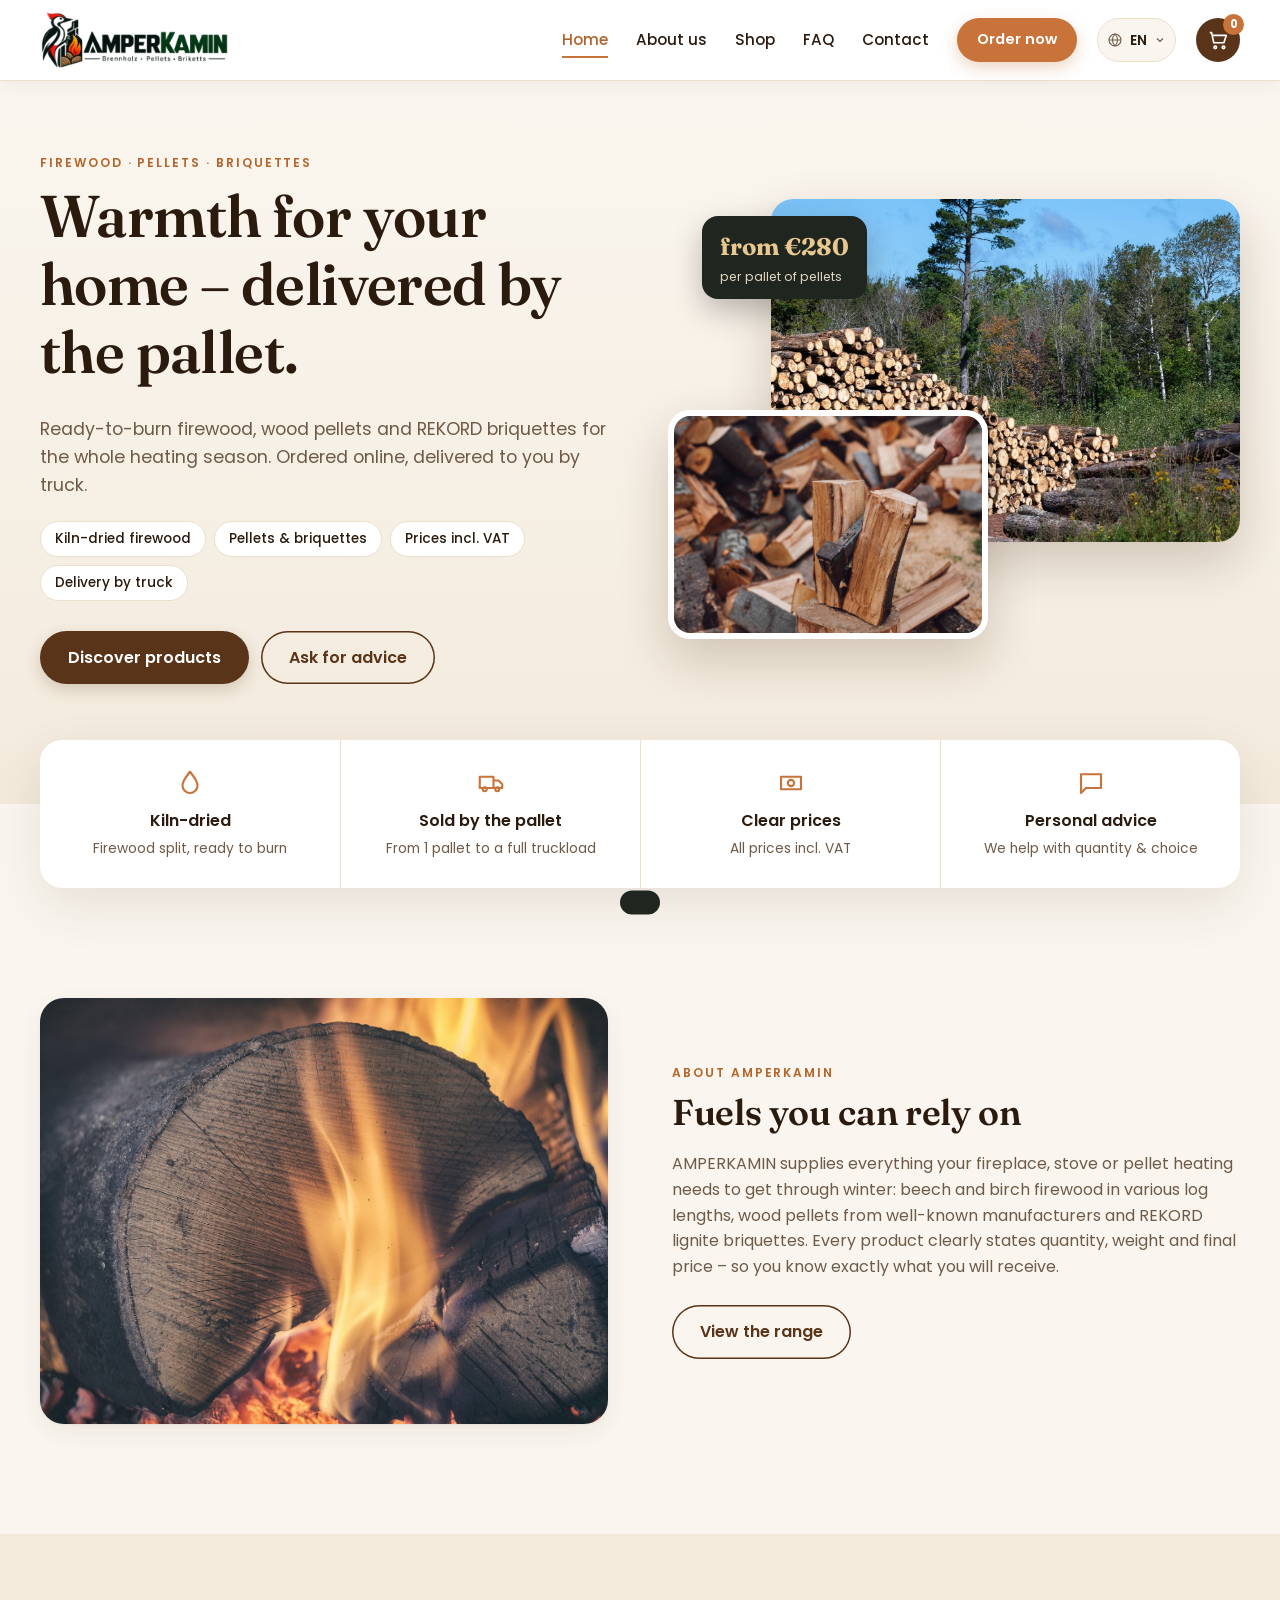
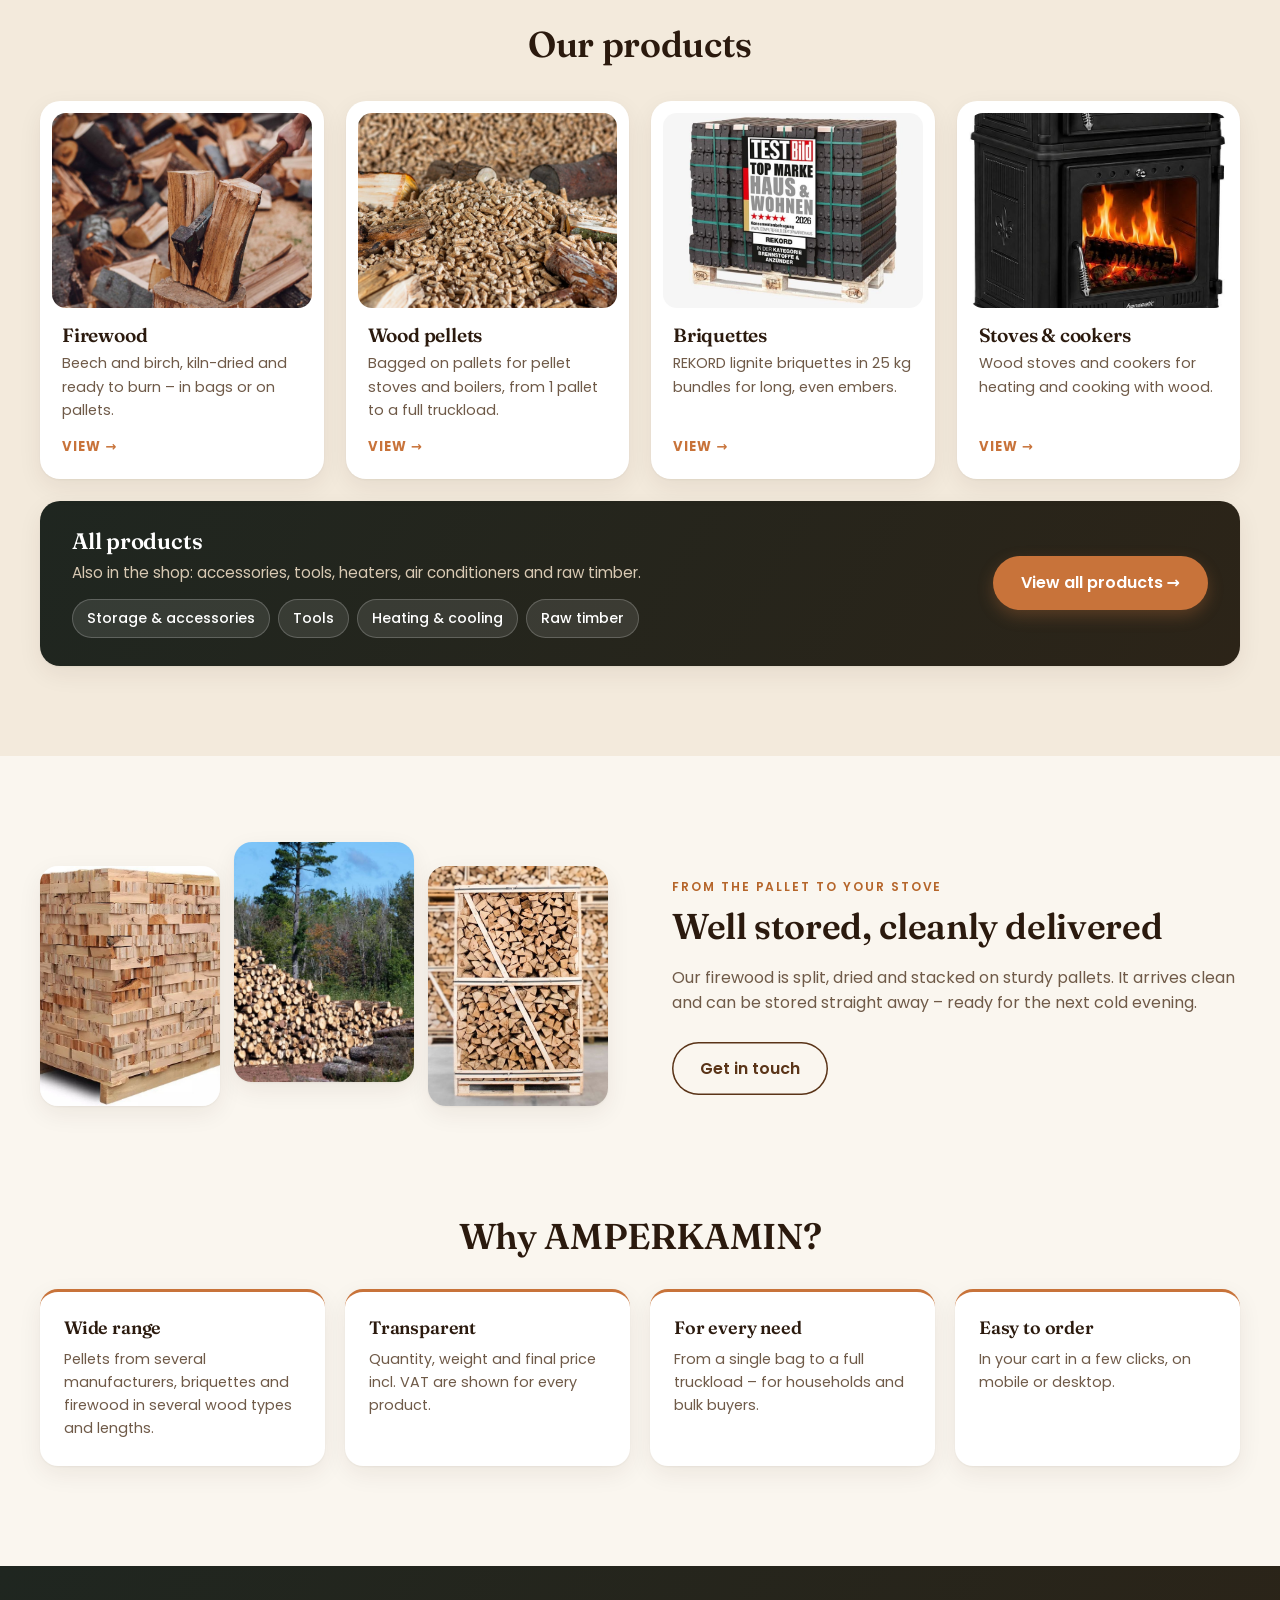
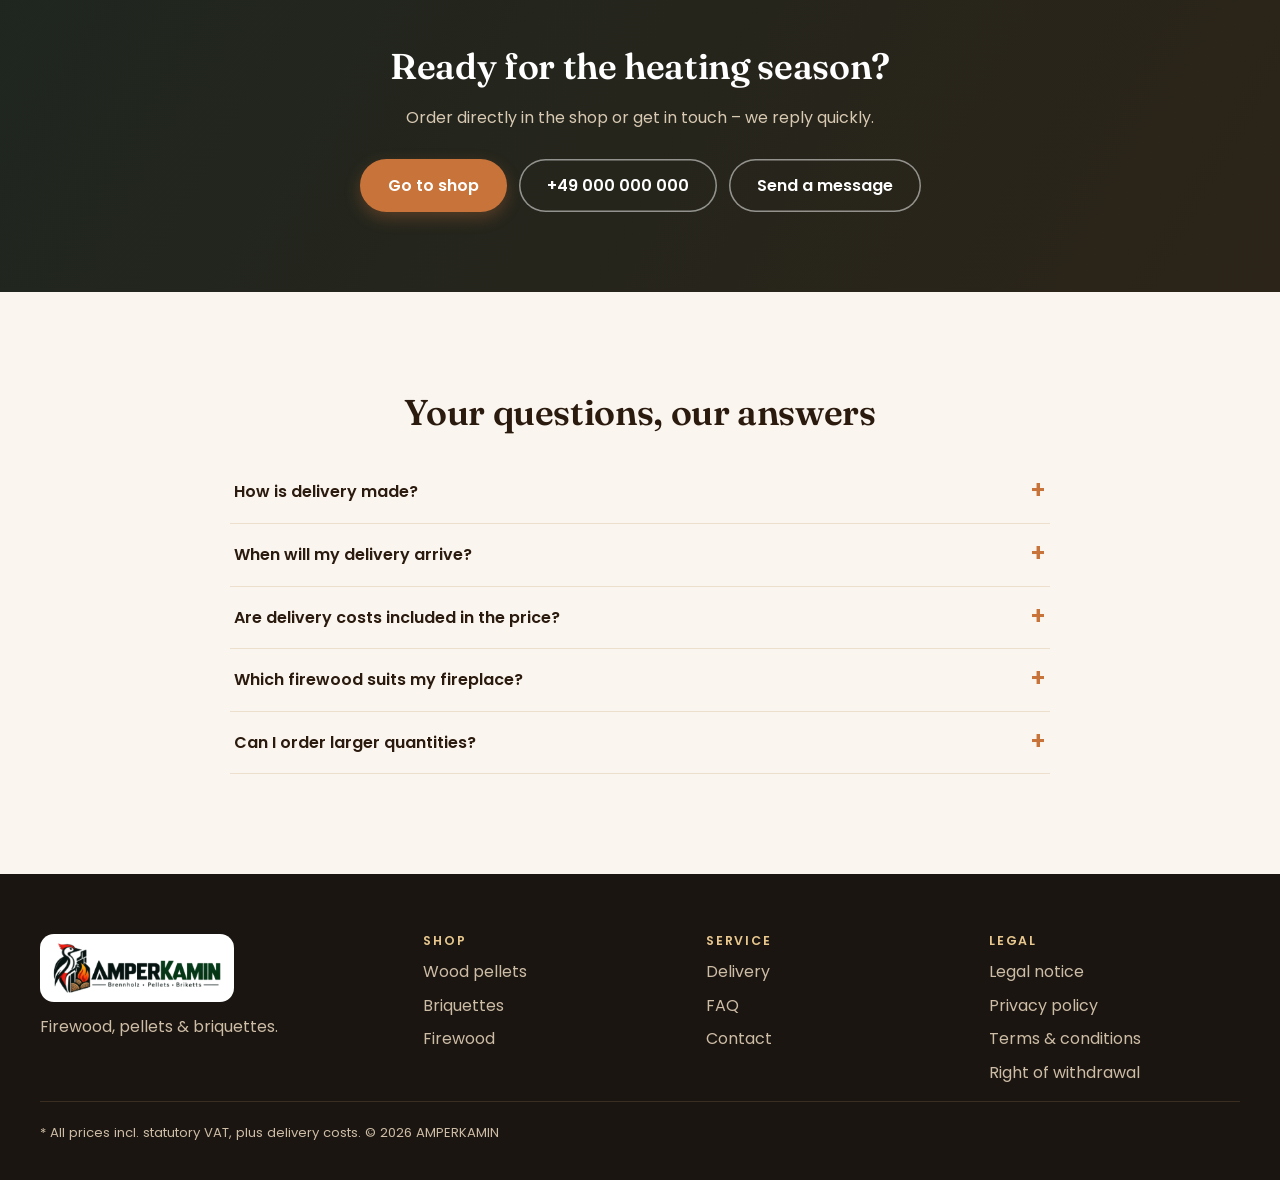
==== index.html @ e7efd638 "Initial commit" ====
<!doctype html>
<html lang="de">
<head>
<meta charset="utf-8">
<meta name="viewport" content="width=device-width, initial-scale=1">
<title>AMPERKAMIN – Brennholz, Pellets & Briketts</title>
<meta name="description" content="Holzpellets, REKORD-Briketts und kammergetrocknetes Brennholz palettenweise bestellen – Preise inkl. MwSt., Lieferung per LKW.">
<meta name="theme-color" content="#1f2620">
<link rel="icon" type="image/png" href="assets/img/favicon.png">
<link rel="preconnect" href="https://fonts.googleapis.com">
<link rel="preconnect" href="https://fonts.gstatic.com" crossorigin>
<link href="https://fonts.googleapis.com/css2?family=Fraunces:opsz,wght@9..144,500;9..144,600&family=Poppins:wght@400;500;600;700&display=swap" rel="stylesheet">
<link rel="stylesheet" href="assets/style.css">
</head>
<body>
<a class="skip" href="#main">Zum Inhalt springen</a>

<header class="header">
  <div class="wrap header__in">
    <a href="index.html" class="logo" aria-label="AMPERKAMIN Startseite"><img src="assets/img/logo-amperkamin.png" alt="AMPERKAMIN – Brennholz · Pellets · Briketts" width="248" height="76"></a>
    <nav class="nav" id="nav" aria-label="Hauptnavigation">
      <a href="index.html" aria-current="page">Startseite</a>
      <a href="ueber-uns.html">Über uns</a>
      <a href="shop.html">Shop</a>
      <a href="#faq">Fragen</a>
      <a href="kontakt.html">Kontakt</a>
    </nav>
    <a href="shop.html" class="btn btn--orange btn--sm header__cta">Bestellen</a>
    <button class="cartbtn" id="openCart" aria-label="Warenkorb öffnen">
      <svg viewBox="0 0 24 24" aria-hidden="true"><path d="M3 4h2l2.4 11h11L21 7H6.2"/><circle cx="9" cy="20" r="1.4"/><circle cx="18" cy="20" r="1.4"/></svg>
      <span class="badge" id="cartCount" aria-live="polite">0</span>
    </button>
    <button class="menubtn" id="menuBtn" aria-label="Menü öffnen" aria-expanded="false" aria-controls="nav"><span></span></button>
  </div>
</header>

<main id="main">
  <!-- Hero -->
  <section class="hero">
    <div class="wrap hero__in">
      <div class="hero__text">
        <p class="eyebrow">Brennholz · Pellets · Briketts</p>
        <h1>Wärme für Ihr Zuhause – direkt auf Palette.</h1>
        <p class="lead">Ofenfertiges Brennholz, Holzpellets und REKORD-Briketts für die ganze Heizsaison. Online bestellt, per LKW zu Ihnen geliefert.</p>
        <ul class="pills">
          <li>Kammergetrocknetes Brennholz</li>
          <li>Pellets &amp; Briketts</li>
          <li>Preise inkl. MwSt.</li>
          <li>Lieferung per LKW</li>
        </ul>
        <div class="hero__cta">
          <a href="shop.html" class="btn">Produkte entdecken</a>
          <a href="kontakt.html" class="btn btn--ghost">Beratung anfragen</a>
        </div>
      </div>
      <div class="hero__collage">
        <img class="hero__img1" src="assets/img/design/holzlager.jpg" alt="Gestapeltes Stammholz am Waldrand" width="1600" height="1067" fetchpriority="high">
        <img class="hero__img2" src="assets/img/design/holzspalten.jpg" alt="Brennholz wird mit der Axt gespalten" width="1600" height="1067">
        <div class="hero__badge"><strong>ab 280 €</strong><span>pro Palette Pellets</span></div>
      </div>
    </div>
  </section>

  <!-- Key facts -->
  <section class="wrap facts" aria-label="Unsere Vorteile">
    <div class="fact">
      <svg viewBox="0 0 24 24" aria-hidden="true"><path d="M12 3c3 4 6 7 6 11a6 6 0 0 1-12 0c0-4 3-7 6-11z"/></svg>
      <strong>Kammergetrocknet</strong><span>Brennholz ofenfertig gespalten</span>
    </div>
    <div class="fact">
      <svg viewBox="0 0 24 24" aria-hidden="true"><path d="M3 7h11v9H3zM14 10h4l3 3v3h-7"/><circle cx="7" cy="17" r="1.6"/><circle cx="17" cy="17" r="1.6"/></svg>
      <strong>Palettenware</strong><span>Von 1 Palette bis zur LKW-Ladung</span>
    </div>
    <div class="fact">
      <svg viewBox="0 0 24 24" aria-hidden="true"><path d="M4 7h16v10H4z"/><circle cx="12" cy="12" r="2.5"/></svg>
      <strong>Klare Preise</strong><span>Alle Preise inkl. MwSt.</span>
    </div>
    <div class="fact">
      <svg viewBox="0 0 24 24" aria-hidden="true"><path d="M4 5h16v11H8l-4 4z"/></svg>
      <strong>Persönliche Beratung</strong><span>Wir helfen bei Menge &amp; Wahl</span>
    </div>
  </section>

  <!-- About -->
  <section id="ueber" class="wrap split">
    <img src="assets/img/design/feuer.jpg" alt="Brennendes Holzscheit im Kamin" loading="lazy">
    <div>
      <p class="eyebrow">Über AMPERKAMIN</p>
      <h2>Brennstoffe, auf die Sie sich verlassen können</h2>
      <p>AMPERKAMIN liefert alles, was Ihren Kamin, Ofen oder Ihre Pelletheizung durch den Winter bringt: Buchen- und Birkenholz in verschiedenen Scheitlängen, Holzpellets bekannter Hersteller und REKORD-Braunkohlebriketts. Jedes Produkt ist mit Menge, Gewicht und Endpreis klar beschrieben – damit Sie genau wissen, was bei Ihnen ankommt.</p>
      <a href="shop.html" class="btn btn--ghost">Zum Sortiment</a>
    </div>
  </section>

  <!-- Categories -->
  <section id="kategorien" class="band">
    <div class="wrap">
      <h2 class="center">Unsere Produkte</h2>
      <div class="catcards">
        <a class="catcard" href="shop.html?cat=kaminholz">
          <img src="assets/img/design/holzspalten.jpg" alt="" loading="lazy">
          <h3>Kaminholz</h3><p>Buche und Birke, kammergetrocknet und ofenfertig – in Säcken oder auf Palette.</p><span class="more-link">Ansehen →</span>
        </a>
        <a class="catcard" href="shop.html?cat=holzpellets">
          <img src="assets/img/design/pellets.jpg" alt="" loading="lazy">
          <h3>Holzpellets</h3><p>Sackware auf Palette für Pelletöfen und -heizungen, von 1 Palette bis zur LKW-Ladung.</p><span class="more-link">Ansehen →</span>
        </a>
        <a class="catcard" href="shop.html?cat=briketts">
          <img src="assets/img/produkte/25kg-palette-testsiegel2026-produktbild_1920_1920x1920-1-800x800.jpg" alt="" loading="lazy">
          <h3>Briketts</h3><p>REKORD-Braunkohlebriketts im 25-kg-Gebinde für lange, gleichmäßige Glut.</p><span class="more-link">Ansehen →</span>
        </a>
        <a class="catcard" href="shop.html?cat=oefen">
          <img src="assets/img/design/kaminofen.jpg" alt="" loading="lazy">
          <h3>Öfen &amp; Herde</h3><p>Kaminöfen und Holz-Küchenherde für Wärme und Kochen mit Holz.</p><span class="more-link">Ansehen →</span>
        </a>
      </div>
      <div class="allprods">
        <div class="allprods__text">
          <h3>Alle Produkte</h3>
          <p>Außerdem im Shop: Zubehör, Werkzeug, Heizgeräte, Klimageräte und Rohholz.</p>
          <ul class="allprods__chips">
            <li><a href="shop.html?cat=zubehoer">Lagerung &amp; Zubehör</a></li>
            <li><a href="shop.html?cat=werkzeug">Werkzeug</a></li>
            <li><a href="shop.html?cat=klima">Heizen &amp; Klima</a></li>
            <li><a href="shop.html?cat=rohholz">Rohholz</a></li>
          </ul>
        </div>
        <a class="btn btn--orange" href="shop.html">Alle Produkte ansehen →</a>
      </div>
    </div>
  </section>

  <!-- Story -->
  <section class="wrap story">
    <div class="story__imgs">
      <img src="assets/img/produkte/Brennholz-Buche-Abschnitte-1-FM-1_2048x2048.jpg" alt="Buchenholz-Abschnitte" loading="lazy">
      <img src="assets/img/design/holzlager.jpg" alt="Holzstapel im Wald" loading="lazy">
      <img src="assets/img/produkte/hele-pallet-beukenhout-recht-blur-inzoom-light_2048x2048.jpg" alt="Palette mit gespaltenem Buchenholz" loading="lazy">
    </div>
    <div>
      <p class="eyebrow">Von der Palette in Ihren Ofen</p>
      <h2>Gut gelagert, sauber geliefert</h2>
      <p>Unser Brennholz wird gespalten, getrocknet und auf stabilen Paletten gestapelt. So kommt es sauber bei Ihnen an und lässt sich direkt einlagern – bereit für den nächsten kalten Abend.</p>
      <a href="kontakt.html" class="btn btn--ghost">Kontakt aufnehmen</a>
    </div>
  </section>

  <!-- Why us -->
  <section class="wrap why">
    <h2 class="center">Warum AMPERKAMIN?</h2>
    <div class="why__grid">
      <article><h3>Große Auswahl</h3><p>Pellets verschiedener Hersteller, Briketts und Brennholz in mehreren Holzarten und Längen.</p></article>
      <article><h3>Transparent</h3><p>Menge, Gewicht und Endpreis inkl. MwSt. stehen bei jedem Produkt.</p></article>
      <article><h3>Für jeden Bedarf</h3><p>Vom Einzelsack bis zur LKW-Ladung – passend für Haushalt und Großabnehmer.</p></article>
      <article><h3>Einfach bestellt</h3><p>In wenigen Klicks im Warenkorb, auf dem Handy wie am Computer.</p></article>
    </div>
  </section>

  <!-- CTA -->
  <section class="ctaband" id="kontakt">
    <div class="wrap">
      <h2>Bereit für die Heizsaison?</h2>
      <p>Bestellen Sie direkt im Shop oder sprechen Sie uns an – wir antworten schnell.</p>
      <div class="ctaband__btns">
        <a href="shop.html" class="btn btn--orange">Zum Shop</a>
        <a href="tel:+490000000000" class="btn btn--outline-light">+49 000 000 000</a>
        <a href="kontakt.html" class="btn btn--outline-light">Nachricht schreiben</a>
      </div>
    </div>
  </section>

  <!-- FAQ -->
  <section id="faq" class="wrap faq-single">
    <h2 class="center">Ihre Fragen, unsere Antworten</h2>
    <details><summary>Wie wird geliefert?</summary><p>Palettenware wird per LKW bis zur Bordsteinkante geliefert. Bitte sorgen Sie für eine befahrbare Zufahrt und einen ebenen Abladeplatz.</p></details>
    <details><summary>Wann kommt meine Lieferung?</summary><p>Nach Ihrer Bestellung melden wir uns, um einen passenden Liefertermin abzustimmen.</p></details>
    <details><summary>Sind die Lieferkosten im Preis enthalten?</summary><p>Die angezeigten Preise enthalten die gesetzliche MwSt. Die Lieferkosten werden vor Abschluss der Bestellung angezeigt.</p></details>
    <details><summary>Welches Brennholz eignet sich für meinen Kamin?</summary><p>Buche brennt lange und gleichmäßig, Birke zündet schnell und brennt mit schönem Flammenbild. Achten Sie auf die passende Scheitlänge (25, 28 oder 33 cm) für Ihren Brennraum.</p></details>
    <details><summary>Kann ich größere Mengen bestellen?</summary><p>Ja – für Großmengen und LKW-Ladungen sprechen Sie uns gerne für ein individuelles Angebot an.</p></details>
  </section>
</main>

<footer class="footer">
  <div class="wrap footer__in">
    <div>
      <a href="index.html" class="logo logo--card" aria-label="AMPERKAMIN Startseite"><img src="assets/img/logo-amperkamin.png" alt="AMPERKAMIN" width="248" height="76" loading="lazy"></a>
      <p>Brennholz, Pellets &amp; Briketts.</p>
    </div>
    <div><h3>Shop</h3><a href="shop.html?cat=holzpellets">Holzpellets</a><a href="shop.html?cat=briketts">Briketts</a><a href="shop.html?cat=kaminholz">Kaminholz</a></div>
    <div><h3>Service</h3><a href="#faq">Lieferung</a><a href="#faq">Häufige Fragen</a><a href="kontakt.html">Kontakt</a></div>
    <div><h3>Rechtliches</h3><a href="https://holzpellets.amperkamin.com/impressum/">Impressum</a><a href="#">Datenschutz</a><a href="#">AGB</a><a href="#">Widerrufsbelehrung</a></div>
  </div>
  <p class="wrap footer__legal">* Alle Preise inkl. gesetzl. MwSt., zzgl. Lieferkosten. © 2026 AMPERKAMIN</p>
</footer>

<div class="overlay" id="overlay" hidden></div>
<aside class="drawer" id="drawer" aria-label="Warenkorb" aria-hidden="true" tabindex="-1">
  <div class="drawer__head"><h2>Warenkorb</h2><button class="icon" id="closeCart" aria-label="Warenkorb schließen">✕</button></div>
  <ul class="drawer__list" id="cartList"></ul>
  <div class="drawer__foot">
    <div class="sum"><span>Zwischensumme</span><strong id="cartSum">0,00 €</strong></div>
    <p class="muted small">inkl. MwSt., zzgl. Lieferkosten</p>
    <button class="btn btn--block" id="checkout">Zur Kasse</button>
  </div>
</aside>
<div class="toast" id="toast" role="status" aria-live="polite"></div>

<script src="data/catalogue.js"></script>
<script src="data/neue-produkte.js"></script>
<script src="assets/lang.js"></script>
<script src="assets/i18n.js"></script>
<script src="assets/app.js"></script>
</body>
</html>
---- assets/style.css ----
:root{
  --bg:#faf6ef; --bg-2:#f3eadc; --card:#fff; --ink:#2b1a0e; --muted:#6f5a48; --line:#ecdfcc;
  --brown:#5a3418; --brown-2:#7a4a26; --amber:#b5652a; --orange:#c8733a; --orange-2:#b3622c;
  --gold:#e8c88f; --gold-ink:#4a2a10; --forest:#1f2620; --forest-2:#2c2418;
  --radius:20px; --shadow:0 1px 2px rgba(60,30,10,.05),0 8px 24px rgba(60,30,10,.07);
  --serif:"Fraunces",Georgia,serif; --sans:"Poppins",system-ui,sans-serif;
}
*{box-sizing:border-box}
[hidden]{display:none!important}
html{scroll-behavior:smooth;scroll-padding-top:90px}
body{margin:0;background:var(--bg);color:var(--ink);font:400 16px/1.6 var(--sans);-webkit-font-smoothing:antialiased}
img{max-width:100%;display:block}
a{color:inherit}
h1,h2,h3{font-family:var(--serif);font-weight:600;line-height:1.15;margin:0 0 .5em;letter-spacing:-.01em}
h2{font-size:clamp(1.7rem,2.8vw,2.4rem)}
p{margin:0 0 1em}
button{font:inherit;cursor:pointer}
:focus-visible{outline:3px solid var(--orange);outline-offset:3px;border-radius:8px}
.wrap{width:min(1200px,100% - 32px);margin-inline:auto}
.center{text-align:center}
.sr{position:absolute;width:1px;height:1px;overflow:hidden;clip:rect(0 0 0 0);white-space:nowrap}
.skip{position:absolute;left:-999px;top:8px;background:var(--brown);color:#fff;padding:8px 14px;border-radius:8px;z-index:100}
.skip:focus{left:8px}
.muted{color:var(--muted)} .small{font-size:.85rem}
.eyebrow{font-size:.76rem;font-weight:600;letter-spacing:.16em;text-transform:uppercase;color:var(--amber);margin:0 0 .8em}
.lead{font-size:1.1rem;color:var(--muted);max-width:54ch}

/* Buttons */
.btn{display:inline-flex;align-items:center;justify-content:center;gap:8px;border:0;border-radius:999px;background:var(--brown);color:#fff;font-weight:600;padding:14px 28px;text-decoration:none;box-shadow:0 6px 16px rgba(90,52,24,.2);transition:transform .15s,background .15s,color .15s}
.btn:hover{background:var(--brown-2);transform:translateY(-1px)}
.btn--ghost{background:transparent;color:var(--brown);box-shadow:inset 0 0 0 1.5px var(--brown)}
.btn--ghost:hover{background:var(--brown);color:#fff}
.btn--orange{background:var(--orange);box-shadow:0 6px 16px rgba(200,115,58,.3)} .btn--orange:hover{background:var(--orange-2)}
.btn--outline-light{background:transparent;color:#fff;box-shadow:inset 0 0 0 1.5px rgba(255,255,255,.5)} .btn--outline-light:hover{background:#fff;color:var(--forest)}
.btn--sm{padding:10px 20px;font-size:.92rem}
.btn--block{width:100%}
.btn:disabled{opacity:.5;cursor:not-allowed;transform:none}
.link{background:none;border:0;padding:0;color:var(--brown);font-weight:600;text-decoration:underline;text-underline-offset:3px}

/* Header */
.header{position:sticky;top:0;z-index:30;background:#fff;color:var(--ink);border-bottom:1px solid var(--line);box-shadow:0 4px 18px rgba(60,30,10,.06)}
.header__in{display:flex;align-items:center;gap:20px;height:80px}
.logo{display:flex;align-items:center;text-decoration:none;flex:none}
.logo img{height:58px;width:auto;display:block}
.logo--card{display:inline-flex;background:#fff;border-radius:14px;padding:8px 12px}
.logo--card img{height:52px}
.nav{display:flex;gap:28px;margin-left:auto}
.nav a{text-decoration:none;font-weight:500;font-size:.95rem;color:var(--ink);padding:6px 0;position:relative}
.nav a::after{content:"";position:absolute;left:0;right:0;bottom:0;height:2px;background:var(--orange);transform:scaleX(0);transition:transform .2s}
.nav a:hover::after,.nav a[aria-current]::after{transform:none}
.nav a[aria-current]{color:var(--orange-2)}
.header__cta{margin-left:8px}
.lang{position:relative;display:flex;align-items:center;flex:none}
.lang svg{position:absolute;left:10px;width:16px;height:16px;fill:none;stroke:var(--muted);stroke-width:1.6;pointer-events:none}
.lang select{appearance:none;background:var(--bg) url("data:image/svg+xml,%3Csvg xmlns='http://www.w3.org/2000/svg' viewBox='0 0 24 24' fill='none' stroke='%236f5a48' stroke-width='2.4'%3E%3Cpath d='m6 9 6 6 6-6'/%3E%3C/svg%3E") no-repeat right 9px center/12px;border:1px solid var(--line);border-radius:999px;color:var(--ink);font:600 .85rem var(--sans);height:44px;padding:0 28px 0 32px;cursor:pointer}
.lang select:hover{border-color:var(--amber)}
.lang option{color:var(--ink);background:#fff}
.cartbtn{position:relative;width:44px;height:44px;border-radius:50%;border:0;background:var(--brown);display:grid;place-items:center;flex:none;transition:background .15s}
.cartbtn:hover{background:var(--brown-2)}
.cartbtn svg{width:22px;height:22px;fill:none;stroke:#fff;stroke-width:1.8;stroke-linejoin:round}
.badge{position:absolute;top:-4px;right:-4px;min-width:21px;height:21px;padding:0 6px;border-radius:11px;background:var(--orange);color:#fff;font-size:.72rem;font-weight:700;display:grid;place-items:center}
.badge.bump{animation:bump .4s}
@keyframes bump{50%{transform:scale(1.35)}}
.menubtn{display:none;width:44px;height:44px;border:1px solid var(--line);border-radius:12px;background:var(--bg);position:relative;flex:none}
.menubtn span,.menubtn span::before,.menubtn span::after{position:absolute;left:11px;width:20px;height:2px;background:var(--ink);border-radius:2px;transition:transform .2s,opacity .2s}
.menubtn span{top:21px} .menubtn span::before{content:"";left:0;top:-7px} .menubtn span::after{content:"";left:0;top:7px}
.menu-open .menubtn span{background:transparent}
.menu-open .menubtn span::before{transform:translateY(7px) rotate(45deg)}
.menu-open .menubtn span::after{transform:translateY(-7px) rotate(-45deg)}

/* Hero */
.hero{background:linear-gradient(180deg,var(--bg) 0%,var(--bg-2) 100%);padding:72px 0 120px}
.hero__in{display:grid;grid-template-columns:1fr 1fr;gap:56px;align-items:center}
.hero h1{font-size:clamp(2.3rem,4.6vw,3.7rem)}
.pills{list-style:none;padding:0;margin:22px 0 30px;display:flex;flex-wrap:wrap;gap:8px}
.pills li{background:#fff;border:1px solid var(--line);border-radius:999px;padding:6px 14px;font-size:.85rem;font-weight:500}
.hero__cta{display:flex;flex-wrap:wrap;gap:12px}
.hero__collage{position:relative;min-height:440px}
.hero__collage img{position:absolute;object-fit:cover;border-radius:22px;box-shadow:0 20px 50px rgba(60,30,10,.2)}
.hero__img1{right:0;top:0;width:82%;height:78%}
.hero__img2{left:0;bottom:0;width:56%;height:52%;border:6px solid #fff}
.hero__badge{position:absolute;left:6%;top:4%;background:var(--forest);color:#fff;border-radius:16px;padding:12px 18px;display:grid;box-shadow:0 12px 30px rgba(0,0,0,.25)}
.hero__badge strong{font-family:var(--serif);font-size:1.5rem;color:var(--gold)} .hero__badge span{font-size:.78rem;color:#e2d4bf}

/* Facts bar */
.facts{position:relative;margin-top:-64px;background:#fff;border-radius:22px;box-shadow:0 18px 50px rgba(60,30,10,.1);display:grid;grid-template-columns:repeat(4,1fr)}
.fact{display:grid;justify-items:center;text-align:center;padding:28px 18px;gap:4px}
.fact+.fact{border-left:1px solid var(--line)}
.fact svg{width:30px;height:30px;fill:none;stroke:var(--orange);stroke-width:1.7;stroke-linejoin:round;margin-bottom:6px}
.fact strong{font-weight:600} .fact span{font-size:.86rem;color:var(--muted)}

/* Split / story */
.split,.story{display:grid;grid-template-columns:1fr 1fr;gap:64px;align-items:center;margin:110px auto}
.split img{border-radius:24px;aspect-ratio:4/3;object-fit:cover;width:100%;box-shadow:var(--shadow)}
.split p:not(.eyebrow),.story p:not(.eyebrow){color:var(--muted);margin-bottom:1.6em}
.story__imgs{display:grid;grid-template-columns:1fr 1fr 1fr;gap:14px;order:0}
.story__imgs img{border-radius:18px;aspect-ratio:3/4;object-fit:cover;width:100%;box-shadow:var(--shadow)}
.story__imgs img:nth-child(2){transform:translateY(-24px)}

/* Category cards */
.band{background:var(--bg-2);padding:90px 0}
.catcards{display:grid;grid-template-columns:repeat(4,1fr);gap:22px;margin-top:36px}
.catcard{background:#fff;border-radius:var(--radius);padding:12px 12px 22px;text-decoration:none;box-shadow:var(--shadow);display:flex;flex-direction:column;transition:transform .2s,box-shadow .2s}
.catcard:hover{transform:translateY(-4px);box-shadow:0 18px 40px rgba(60,30,10,.12)}
.catcard img{border-radius:14px;aspect-ratio:4/3;object-fit:cover;width:100%;margin-bottom:16px}
.catcard h3{font-size:1.2rem;margin:0 10px .35em}
.catcard p{font-size:.9rem;color:var(--muted);margin:0 10px 14px;flex:1}
.more-link{margin:0 10px;font-size:.82rem;font-weight:700;letter-spacing:.08em;text-transform:uppercase;color:var(--orange)}
.allprods{margin-top:22px;display:flex;align-items:center;justify-content:space-between;gap:24px 40px;flex-wrap:wrap;background:linear-gradient(120deg,var(--forest),var(--forest-2));color:#efe3d1;border-radius:var(--radius);padding:28px 32px;box-shadow:var(--shadow)}
.allprods h3{color:#fff;font-size:1.4rem;margin:0 0 .3em}
.allprods p{margin:0 0 14px;color:#d8c9b3;font-size:.95rem}
.allprods__text{flex:1 1 420px}
.allprods__chips{list-style:none;padding:0;margin:0;display:flex;flex-wrap:wrap;gap:8px}
.allprods__chips a{display:inline-block;text-decoration:none;color:#fff;font-size:.88rem;font-weight:500;padding:7px 14px;border-radius:999px;background:rgba(255,255,255,.1);border:1px solid rgba(255,255,255,.2);transition:background .15s}
.allprods__chips a:hover{background:rgba(255,255,255,.22)}
.allprods .btn{flex:none}
@media (max-width:640px){.allprods{padding:22px 18px}.allprods .btn{width:100%}}
.catcard--all{background:linear-gradient(140deg,var(--forest),var(--forest-2));color:#fff;justify-content:center;padding:28px 18px}
.catcard--all p{color:#d8c9b3;flex:0}
.catcard--all .more-link{color:var(--gold)}
.catcard img{background:#fff}
.catcard img[src*="pelletbox"],.catcard img[src*="klimaanlage"]{object-fit:contain}

/* Why */
.why{margin:40px auto 100px}
.why__grid{display:grid;grid-template-columns:repeat(4,1fr);gap:20px;margin-top:32px}
.why article{background:#fff;border-radius:18px;padding:26px 24px;box-shadow:var(--shadow);border-top:3px solid var(--orange)}
.why h3{font-size:1.12rem}
.why p{font-size:.9rem;color:var(--muted);margin:0}

/* CTA band */
.ctaband{background:linear-gradient(120deg,var(--forest),var(--forest-2));color:#efe3d1;text-align:center;padding:80px 0}
.ctaband h2{color:#fff}
.ctaband p{max-width:56ch;margin:0 auto 28px;color:#d8c9b3}
.ctaband__btns{display:flex;flex-wrap:wrap;gap:12px;justify-content:center}

/* FAQ */
.faq-single{max-width:820px;margin:100px auto}
.faq-single h2{margin-bottom:28px}
details{border-bottom:1px solid var(--line);padding:18px 4px}
summary{cursor:pointer;font-weight:600;list-style:none;display:flex;justify-content:space-between;gap:16px}
summary::-webkit-details-marker{display:none}
summary::after{content:"+";font-size:1.5rem;line-height:1;color:var(--orange);transition:transform .2s}
details[open] summary::after{transform:rotate(45deg)}
details p{color:var(--muted);margin:.7em 0 0}

/* Shop page */
.pagehead{background:linear-gradient(180deg,var(--bg) 0%,var(--bg-2) 100%);padding:8px 0 48px}
.pagehead h1{font-size:clamp(2.1rem,4vw,3.2rem);margin-bottom:.3em}
.crumbs{display:flex;flex-wrap:wrap;gap:8px;font-size:.88rem;color:var(--muted);padding:24px 0 20px}
.crumbs a{text-decoration:none} .crumbs a:hover{text-decoration:underline}
.crumbs [aria-current]{color:var(--ink);font-weight:500}
.shop{margin-top:-24px}
.toolbar{position:relative;display:flex;flex-wrap:wrap;align-items:center;gap:12px;background:#fff;border-radius:18px;padding:14px;box-shadow:var(--shadow);margin-bottom:28px}
.toolbar__count{margin:0 6px 0 auto;font-size:.88rem}
.search{display:flex;align-items:center;gap:8px;background:var(--bg);border:1px solid var(--line);border-radius:999px;padding:0 14px;height:44px;width:min(280px,100%)}
.search svg{width:18px;height:18px;fill:none;stroke:var(--muted);stroke-width:2;flex:none}
.search input{border:0;outline:0;background:transparent;font:inherit;width:100%;color:var(--ink)}
.search:focus-within{border-color:var(--orange)}
.chips{display:flex;flex-wrap:wrap;gap:8px}
.chip{border:1px solid var(--line);background:#fff;border-radius:999px;padding:9px 16px;font-weight:500;font-size:.9rem;color:var(--ink)}
.chip:hover{border-color:var(--amber)}
.chip.is-on{background:var(--brown);border-color:var(--brown);color:#fff}
.select select{appearance:none;border:1px solid var(--line);background:#fff url("data:image/svg+xml,%3Csvg xmlns='http://www.w3.org/2000/svg' viewBox='0 0 24 24' fill='none' stroke='%235a3418' stroke-width='2'%3E%3Cpath d='m6 9 6 6 6-6'/%3E%3C/svg%3E") no-repeat right 12px center/16px;border-radius:999px;padding:10px 38px 10px 16px;font:500 .9rem var(--sans);color:var(--ink)}
.grid{display:grid;grid-template-columns:repeat(auto-fill,minmax(260px,1fr));gap:24px}
.card{background:var(--card);border-radius:var(--radius);box-shadow:var(--shadow);display:flex;flex-direction:column;overflow:hidden;border:1.5px solid transparent;transition:transform .2s,box-shadow .2s,border-color .2s}
.card:hover{transform:translateY(-4px);box-shadow:0 18px 40px rgba(60,30,10,.12);border-color:var(--gold)}
.card__media{position:relative;display:block;aspect-ratio:1/0.8;background:#f4ede2;overflow:hidden}
.card__media img{width:100%;height:100%;object-fit:cover;transition:transform .5s}
.card:hover .card__media img{transform:scale(1.04)}
.card__media img[src*="vorratskiste"],.pd__media img[src*="vorratskiste"],.card__media img[src*="pelletofen"],.pd__media img[src*="pelletofen"],.card__media img[src*="tellerwaermer"],.pd__media img[src*="tellerwaermer"],.card__media img[src*="pelletbox"],.card__media img[src*="pelletkorb"],.card__media img[src*="heizkoerper"],.card__media img[src*="kaminofen"],.pd__media img[src*="pelletbox"],.pd__media img[src*="pelletkorb"],.pd__media img[src*="heizkoerper"],.pd__media img[src*="kaminofen"]{object-fit:contain;background:#fff;padding:10px}
.tag{position:absolute;top:14px;left:14px;z-index:1;background:var(--gold);color:var(--gold-ink);font-size:.72rem;font-weight:700;letter-spacing:.08em;text-transform:uppercase;padding:6px 12px;border-radius:999px}
.tag--sale{background:#b33a1f;color:#fff}
.tag--example{background:#fff4d6;color:#7a5a12;outline:1px dashed #d9a441}
.is-example .price strong{background:#fff4d6;outline:1px dashed #d9a441;border-radius:6px;padding:0 6px}
.example-note{margin:18px 0 0;padding:8px 12px;font-size:.88rem}
.card__body{padding:20px 22px 22px;display:flex;flex-direction:column;flex:1}
.label{font-size:.72rem;font-weight:600;letter-spacing:.14em;text-transform:uppercase;color:var(--amber)}
.card h3{font-size:1.15rem;margin:.45em 0 .4em}
.card h3 a{text-decoration:none} .card h3 a:hover{text-decoration:underline;text-underline-offset:3px}
.card__meta{font-size:.86rem;color:var(--muted);margin:0 0 14px}
.price{margin-top:auto;display:flex;align-items:baseline;flex-wrap:wrap;gap:4px 10px}
.price strong{font-size:1.45rem;font-weight:700;color:var(--brown)}
.price del{color:var(--muted);font-size:.95rem}
.price small{flex-basis:100%;color:var(--muted);font-size:.78rem}
.card .btn{margin-top:16px;width:100%}
.btn.added{background:#2f6b3a}
.empty{text-align:center;padding:48px 0;color:var(--muted)}
.more{margin:100px auto}
.more__grid{display:grid;grid-template-columns:repeat(4,1fr);gap:20px;margin-top:28px}
.tile{background:#fff;border-radius:var(--radius);overflow:hidden;box-shadow:var(--shadow)}
.tile img{aspect-ratio:1/1;object-fit:contain;width:100%;background:#fff;padding:12px}
.tile img[src*="holzlager"],.tile img[src*="motorsaege"],.tile img[src*="kuechenherd"]{object-fit:cover;padding:0}
.tile>div{padding:14px 18px 18px;border-top:1px solid var(--line)}
.tile h3{font-size:1.08rem;margin:.3em 0}

/* Product page */
.pd{display:grid;grid-template-columns:1.1fr 1fr;gap:56px;align-items:start}
.pd__media{position:sticky;top:96px;background:#fff;border-radius:28px;overflow:hidden;box-shadow:var(--shadow)}
.pd__media img{width:100%;aspect-ratio:1/1;object-fit:cover}
.pd__media .tag{top:20px;left:20px;font-size:.85rem;padding:8px 14px}
.pd h1{font-size:clamp(1.7rem,3vw,2.5rem);margin:.35em 0 .5em}
.price--lg strong{font-size:2.2rem}
.price--lg del{font-size:1.1rem}
.save{background:#fbe6df;color:#9b2f17;font-weight:600;font-size:.82rem;padding:4px 10px;border-radius:999px}
.stock{display:flex;align-items:center;gap:8px;font-weight:500;color:#2f6b3a;margin:18px 0 0}
.dot{width:9px;height:9px;border-radius:50%;background:#3c9a4e;box-shadow:0 0 0 4px #dcefdf}
.pd__desc{color:var(--muted);margin:18px 0 26px;max-width:58ch}
.buy{display:flex;gap:12px;flex-wrap:wrap}
.buy .btn{flex:1;min-width:200px;padding:16px 26px;font-size:1.02rem}
.qty{display:inline-flex;align-items:center;border:1px solid var(--line);border-radius:999px;margin-top:6px;background:#fff}
.qty button{border:0;background:none;width:30px;height:30px;font-size:1rem}
.qty span{min-width:22px;text-align:center;font-weight:600;font-size:.9rem}
.qty--lg{margin:0;height:56px}
.qty--lg button{width:48px;height:54px;font-size:1.3rem;color:var(--brown)}
.qty--lg span{min-width:32px;font-size:1.05rem}
.pd__trust{list-style:none;padding:0;margin:28px 0 0;display:grid;background:#fff;border-radius:18px;box-shadow:var(--shadow);overflow:hidden}
.pd__trust li{display:flex;gap:14px;align-items:center;padding:14px 18px;border-bottom:1px solid var(--line)}
.pd__trust li:last-child{border:0}
.pd__trust svg{width:26px;height:26px;flex:none;fill:none;stroke:var(--orange);stroke-width:1.7;stroke-linejoin:round}
.pd__trust span{display:grid;font-size:.88rem;color:var(--muted)}
.pd__trust b{color:var(--ink);font-weight:600}
.pd__details{display:grid;grid-template-columns:1fr 1fr;gap:56px;margin:80px 0}
.specs{width:100%;border-collapse:collapse;background:#fff;border-radius:18px;overflow:hidden;box-shadow:var(--shadow)}
.specs th,.specs td{text-align:left;padding:13px 18px;border-bottom:1px solid var(--line);font-size:.94rem}
.specs th{width:40%;color:var(--muted);font-weight:500}
.specs tr:last-child th,.specs tr:last-child td{border:0}
.related{margin-bottom:80px}

/* Inner pages (Über uns, Kontakt) */
.darkhead{background:linear-gradient(120deg,var(--forest),var(--forest-2));color:#e8dcc9;text-align:center;padding:84px 0 96px}
.darkhead .eyebrow{color:var(--gold)}
.darkhead h1{color:#fff;font-size:clamp(2.1rem,4.4vw,3.4rem)}
.darkhead p:not(.eyebrow){max-width:58ch;margin:0 auto;font-size:1.08rem}
.widepic{width:100%;aspect-ratio:21/8;object-fit:cover;border-radius:26px;margin-top:-44px;box-shadow:0 20px 50px rgba(60,30,10,.18)}
.prose{max-width:780px;margin:90px auto}
.prose p:not(.eyebrow){color:var(--muted);font-size:1.05rem}
.narrow{max-width:60ch;margin-inline:auto}
.ph{background:#fff4d6;outline:1px dashed #d9a441;border-radius:6px;padding:0 4px}
.method{list-style:none;padding:0;margin:40px 0 0;display:grid;grid-template-columns:repeat(4,1fr);gap:20px}
.method li{background:#fff;border-radius:18px;padding:28px 24px;box-shadow:var(--shadow)}
.method span{font-family:var(--serif);font-size:2.2rem;font-weight:600;color:var(--orange);line-height:1}
.method h3{font-size:1.15rem;margin:.7em 0 .4em}
.method p{font-size:.9rem;color:var(--muted);margin:0}
.gallery-sec{margin:100px auto}
.gallery{display:grid;grid-template-columns:2fr 1fr 1fr;grid-template-rows:220px 220px;gap:14px;margin-top:32px}
.gallery img{width:100%;height:100%;object-fit:cover;border-radius:18px}
.gallery img:first-child{grid-row:span 2}
.contact{display:grid;grid-template-columns:1fr 1.15fr;gap:56px;align-items:start;margin:-48px auto 100px;position:relative}
.contact__info{padding-top:88px}
.infolist{list-style:none;padding:0;margin:28px 0 0;display:grid;gap:14px}
.infolist li{display:flex;gap:16px;background:#fff;border-radius:16px;padding:18px 20px;box-shadow:var(--shadow)}
.infolist svg{width:26px;height:26px;flex:none;fill:none;stroke:var(--orange);stroke-width:1.7;stroke-linejoin:round;margin-top:2px}
.infolist h3{font-family:var(--sans);font-size:.78rem;letter-spacing:.12em;text-transform:uppercase;color:var(--muted);margin:0 0 4px;font-weight:600}
.infolist a{font-weight:600;text-decoration:none}
.infolist address{font-style:normal;display:inline-block}
.hours{display:inline-grid;grid-template-columns:auto auto;gap:2px 18px;margin:0}
.hours dt{font-weight:500} .hours dd{margin:0;color:var(--muted)}
.form{background:#fff;border-radius:24px;padding:36px;box-shadow:0 20px 50px rgba(60,30,10,.12);display:grid;gap:16px;position:relative}
.form h2{margin:0}
.form label{display:grid;gap:6px;font-size:.88rem;font-weight:500}
.form input,.form select,.form textarea{font:inherit;font-weight:400;font-size:1rem;color:var(--ink);background:var(--bg);border:1.5px solid var(--line);border-radius:12px;padding:12px 14px;width:100%;transition:border-color .15s,box-shadow .15s}
.form textarea{resize:vertical;min-height:140px}
.form input:focus,.form select:focus,.form textarea:focus{outline:0;border-color:var(--orange);box-shadow:0 0 0 4px rgba(200,115,58,.15)}
.form [aria-invalid="true"]{border-color:#b33a1f;background:#fdf1ee}
.form__row{display:grid;grid-template-columns:1fr 1fr;gap:16px}
.form .check{display:flex;gap:10px;align-items:flex-start;font-weight:400;color:var(--muted)}
.form .check input{width:20px;height:20px;flex:none;margin-top:2px;accent-color:var(--brown)}
.form .hp{position:absolute;left:-9999px}
.form .btn{justify-self:start;padding:15px 34px}
.form__error{color:#9b2f17;background:#fdf1ee;border-radius:10px;padding:10px 14px;margin:0;font-size:.9rem}
.form__ok{position:absolute;inset:0;background:#fff;border-radius:24px;display:grid;place-content:center;justify-items:center;text-align:center;padding:36px}
.form__ok[hidden]{display:none}
.form__ok svg{width:64px;height:64px;fill:none;stroke:#2f6b3a;stroke-width:1.6;margin-bottom:12px}
.form__ok p{color:var(--muted);max-width:36ch}

/* "Added to cart" dialog */
.added{border:0;padding:0;width:min(460px,calc(100% - 32px));border-radius:24px;background:var(--bg);color:var(--ink);box-shadow:0 30px 80px rgba(0,0,0,.3)}
.added::backdrop{background:rgba(20,12,5,.55)}
.added[open]{animation:pop .25s cubic-bezier(.2,.8,.2,1)}
@keyframes pop{from{opacity:0;transform:translateY(16px) scale(.98)}}
.added__head{display:flex;align-items:center;gap:12px;padding:20px 20px 12px}
.added__head h2{font-size:1.25rem;margin:0;flex:1}
.added__check{width:34px;height:34px;border-radius:50%;background:#2f6b3a;display:grid;place-items:center;flex:none}
.added__check svg{width:20px;height:20px;fill:none;stroke:#fff;stroke-width:2.6;stroke-linecap:round;stroke-linejoin:round}
.added__item{display:grid;grid-template-columns:72px 1fr auto;gap:14px;align-items:center;margin:0 20px;background:#fff;border-radius:16px;padding:12px;box-shadow:var(--shadow)}
.added__item img{width:72px;height:72px;border-radius:12px;object-fit:cover}
.added__item div{display:grid;gap:4px}
.added__title{font-weight:500;font-size:.92rem;line-height:1.3;text-decoration:none}
.added__item strong{color:var(--brown);white-space:nowrap}
.added__sum{display:flex;justify-content:space-between;gap:12px;margin:18px 20px 0;font-size:.95rem}
.added__vat{margin:2px 20px 0;text-align:right}
.added__btns{display:grid;gap:10px;padding:18px 20px 6px}
.added__btns .btn{width:100%;padding:15px 20px}
.added__cart{display:block;margin:6px auto 18px;font-size:.9rem}

/* Floating order button (phones) */
.fab{display:none}
@media (max-width:640px){
  .fab{position:fixed;right:16px;bottom:calc(16px + env(safe-area-inset-bottom));z-index:35;display:flex;align-items:center;gap:8px;background:var(--orange);color:#fff;text-decoration:none;font-weight:600;font-size:1rem;padding:14px 20px 14px 18px;border-radius:999px;box-shadow:0 10px 28px rgba(200,115,58,.45),0 2px 6px rgba(0,0,0,.15);transition:transform .15s}
  .fab:active{transform:scale(.96)}
  .fab svg{width:22px;height:22px;fill:none;stroke:#fff;stroke-width:1.9;stroke-linejoin:round}
  .fab__n{display:none;min-width:22px;height:22px;padding:0 6px;border-radius:11px;background:#fff;color:var(--orange);font-size:.78rem;place-items:center}
  .fab.has-items .fab__n{display:grid}
  .menu-open .fab,body:has(.drawer.open) .fab{display:none}
  .header__cta{display:none}
  body{padding-bottom:84px}
  .toast{bottom:92px}
  .added{width:100%;max-width:none;margin:auto 0 0;border-radius:24px 24px 0 0;padding-bottom:env(safe-area-inset-bottom)}
  .added[open]{animation:sheet .3s cubic-bezier(.2,.8,.2,1)}
  @keyframes sheet{from{transform:translateY(100%)}}
}

/* Checkout */
.checkout{padding-bottom:80px}
.steps-bar{list-style:none;padding:0;margin:0 0 32px;display:flex;gap:8px;counter-reset:st}
.steps-bar li{counter-increment:st;flex:1;display:flex;align-items:center;gap:10px;font-size:.88rem;font-weight:500;color:var(--muted);padding-bottom:10px;border-bottom:3px solid var(--line)}
.steps-bar li::before{content:counter(st);width:26px;height:26px;border-radius:50%;background:var(--line);display:grid;place-items:center;font-size:.8rem;font-weight:700;flex:none}
.steps-bar .is-done{border-color:#2f6b3a;color:var(--ink)} .steps-bar .is-done::before{content:"✓";background:#2f6b3a;color:#fff}
.steps-bar .is-on{border-color:var(--orange);color:var(--ink)} .steps-bar .is-on::before{background:var(--orange);color:#fff}
.co{display:grid;grid-template-columns:1.4fr 1fr;gap:40px;align-items:start}
.co__form h1{font-size:clamp(1.8rem,3vw,2.4rem);margin:0}
.co__form fieldset{border:0;padding:0;margin:0;display:grid;gap:14px}
.co__form legend{font-family:var(--serif);font-size:1.2rem;font-weight:600;margin-bottom:14px;padding:0}
.co__form fieldset+fieldset{border-top:1px solid var(--line);padding-top:22px}
.form__row--plz{grid-template-columns:140px 1fr}
.paybox{display:flex;gap:14px;align-items:center;background:var(--bg);border:1.5px dashed var(--line);border-radius:14px;padding:16px}
.paybox svg{width:28px;height:28px;fill:none;stroke:var(--muted);stroke-width:1.6;flex:none}
.paybox p{margin:0;font-size:.9rem;color:var(--muted)}
.co__submit{font-size:1.05rem;padding:17px 24px}
.co__summary{position:sticky;top:96px;background:#fff;border-radius:24px;padding:26px;box-shadow:var(--shadow)}
.co__summary h2{font-size:1.3rem}
.co__items{padding:0;max-height:none;overflow:visible}
.co__rows{display:grid;gap:10px;margin:16px 0 4px;font-size:.95rem}
.co__rows div{display:flex;justify-content:space-between;gap:16px}
.co__rows .muted{text-align:right;font-size:.85rem}
.co__total{border-top:1px solid var(--line);padding-top:12px;font-size:1.15rem}
.co__total strong{color:var(--brown)}
.co__summary .link{display:inline-block;margin-top:14px;font-size:.92rem}
.done{text-align:center;max-width:560px;margin:40px auto;display:grid;justify-items:center;gap:6px}
.done h1{font-size:clamp(1.8rem,3vw,2.4rem)}
.done .btn{margin-top:16px}
.done__icon{width:72px;height:72px;border-radius:50%;background:#2f6b3a;display:grid;place-items:center;margin-bottom:10px}
.done__icon svg{width:40px;height:40px;fill:none;stroke:#fff;stroke-width:2.4;stroke-linecap:round;stroke-linejoin:round}
.demo-note{background:#fff4d6;border:1px dashed #d9a441;border-radius:10px;padding:8px 14px;font-size:.88rem}
@media (max-width:1020px){
  .co{grid-template-columns:1fr}
  .co__summary{position:relative;top:0;order:-1}
}
@media (max-width:640px){
  .steps-bar li{font-size:0;gap:0;justify-content:center}
  .steps-bar li::before{font-size:.8rem}
  .steps-bar .is-on{font-size:.82rem;gap:8px}
  .co__summary{padding:18px}
}

/* Footer */
.footer{background:#1a1510;color:#cdbca6;padding:60px 0 24px}
.footer__in{display:grid;grid-template-columns:1.4fr 1fr 1fr 1fr;gap:32px}
.footer p{margin-top:12px}
.footer h3{font-family:var(--sans);font-size:.78rem;letter-spacing:.14em;text-transform:uppercase;color:var(--gold)}
.footer a:not(.logo){display:block;text-decoration:none;padding:4px 0;color:#cdbca6}
.footer a:hover{color:#fff}
.footer__legal{border-top:1px solid #3a2e22;margin-top:40px;padding-top:20px;font-size:.82rem}

/* Drawer */
.overlay{position:fixed;inset:0;background:rgba(20,12,5,.5);z-index:40}
.drawer{position:fixed;top:0;right:0;height:100dvh;width:min(420px,100%);background:var(--bg);z-index:50;display:flex;flex-direction:column;transform:translateX(100%);visibility:hidden;transition:transform .3s cubic-bezier(.2,.8,.2,1),visibility .3s;box-shadow:-20px 0 50px rgba(0,0,0,.15)}
.drawer.open{transform:none;visibility:visible}
.drawer__head{display:flex;justify-content:space-between;align-items:center;padding:20px 22px;border-bottom:1px solid var(--line)}
.drawer__head h2{margin:0;font-size:1.4rem}
.icon{border:0;background:#fff;width:40px;height:40px;border-radius:50%;font-size:1rem}
.drawer__list{list-style:none;margin:0;padding:8px 22px;overflow:auto;flex:1}
.drawer__list li{display:grid;grid-template-columns:64px 1fr auto;gap:12px;align-items:center;padding:14px 0;border-bottom:1px solid var(--line)}
.drawer__list img{width:64px;height:64px;border-radius:12px;object-fit:cover}
.drawer__list .t{font-size:.9rem;font-weight:500;line-height:1.3;text-decoration:none;display:block}
.drawer__list a.t:hover{text-decoration:underline}
.drawer__list .p{font-weight:700;color:var(--brown);white-space:nowrap}
.drawer__list .drawer__empty{display:block;text-align:center;color:var(--muted);padding:48px 0;border:0}
.drawer__foot{padding:20px 22px;border-top:1px solid var(--line);background:#fff}
.sum{display:flex;justify-content:space-between;font-size:1.1rem}
.toast{position:fixed;left:50%;bottom:24px;translate:-50% 160%;background:var(--forest);color:#fff;padding:12px 20px;border-radius:999px;font-size:.92rem;z-index:60;transition:translate .3s}
.toast.show{translate:-50% 0}

/* Responsive */
@media (max-width:1020px){
  .menubtn{display:block}
  .nav{position:fixed;left:0;right:0;top:80px;flex-direction:column;gap:0;background:#fff;padding:8px 16px 20px;box-shadow:0 20px 30px rgba(60,30,10,.15);border-top:1px solid var(--line);transform:translateY(-8px);opacity:0;visibility:hidden;transition:.2s}
  .nav a{padding:14px 4px;border-bottom:1px solid var(--line);font-size:1.05rem}
  .nav a::after{display:none}
  .menu-open .nav{transform:none;opacity:1;visibility:visible}
  .header__cta{margin-left:auto}
  .hero__in,.split,.story,.pd,.pd__details{grid-template-columns:1fr}
  .hero{padding:48px 0 100px}
  .hero__collage{min-height:360px}
  .facts{grid-template-columns:1fr 1fr}
  .fact:nth-child(3){border-left:0}
  .fact:nth-child(n+3){border-top:1px solid var(--line)}
  .split,.story{gap:36px;margin:72px auto}
  .catcards,.why__grid,.more__grid,.method{grid-template-columns:repeat(2,1fr)}
  .contact{grid-template-columns:1fr;margin-top:-40px;gap:32px}
  .contact__info{padding-top:0;order:2}
  .gallery{grid-template-columns:1fr 1fr;grid-template-rows:240px 160px 160px}
  .gallery img:first-child{grid-column:span 2;grid-row:auto}
  .pd{gap:28px} .pd__media{position:relative;top:0}
  .pd__details{gap:40px;margin:56px 0}
  .footer__in{grid-template-columns:1fr 1fr}
}
@media (max-width:640px){
  .header__in{gap:10px;height:64px}
  .nav{top:64px}
  .logo img{height:44px}
  .header__cta{padding:9px 14px;font-size:.85rem}
  .hero__collage{min-height:280px}
  .hero__cta .btn{flex:1}
  .facts{margin-top:-56px}
  .fact{padding:20px 10px}
  .band{padding:64px 0}
  .catcards{gap:12px}
  .catcard{padding:8px 8px 16px}
  .catcard h3{font-size:1.02rem;margin:0 6px .3em}
  .catcard p{display:none}
  .more-link{margin:0 6px}
  .why__grid{grid-template-columns:1fr}
  .story__imgs img:nth-child(2){transform:translateY(-12px)}
  .grid{grid-template-columns:1fr 1fr;gap:12px}
  .card__body{padding:14px}
  .card h3{font-size:.98rem}
  .card__meta{font-size:.78rem}
  .price strong{font-size:1.12rem}
  .card .btn{padding:12px 8px;font-size:.84rem}
  .tag{top:8px;left:8px;font-size:.62rem;padding:4px 9px}
  .toolbar{padding:12px}
  .search{width:100%}
  .chips{flex-wrap:nowrap;overflow-x:auto;width:100%;padding-bottom:2px;scrollbar-width:none;-webkit-mask-image:linear-gradient(90deg,#000 88%,transparent);mask-image:linear-gradient(90deg,#000 88%,transparent)}
  .chips::-webkit-scrollbar{display:none}
  .chip{white-space:nowrap}
  .toolbar__count{margin-left:0}
  .more__grid{gap:12px}
  .footer__in{grid-template-columns:1fr}
  .darkhead{padding:56px 0 72px}
  .widepic{aspect-ratio:4/3;margin-top:-36px}
  .prose,.gallery-sec{margin:64px auto}
  .method{grid-template-columns:1fr}
  .gallery{grid-template-rows:200px 130px 130px;gap:10px}
  .form{padding:24px 18px}
  .form__row{grid-template-columns:1fr}
  .form .btn{justify-self:stretch}
}
@media (max-width:420px){ .header__cta{display:none} .lang select{padding:0 22px 0 28px} .lang svg{left:8px} .logo img{height:38px} .header__in{gap:8px} }
@media (max-width:380px){ .grid{grid-template-columns:1fr} }
@media (prefers-reduced-motion:reduce){ *{transition:none!important;animation:none!important;scroll-behavior:auto!important} }
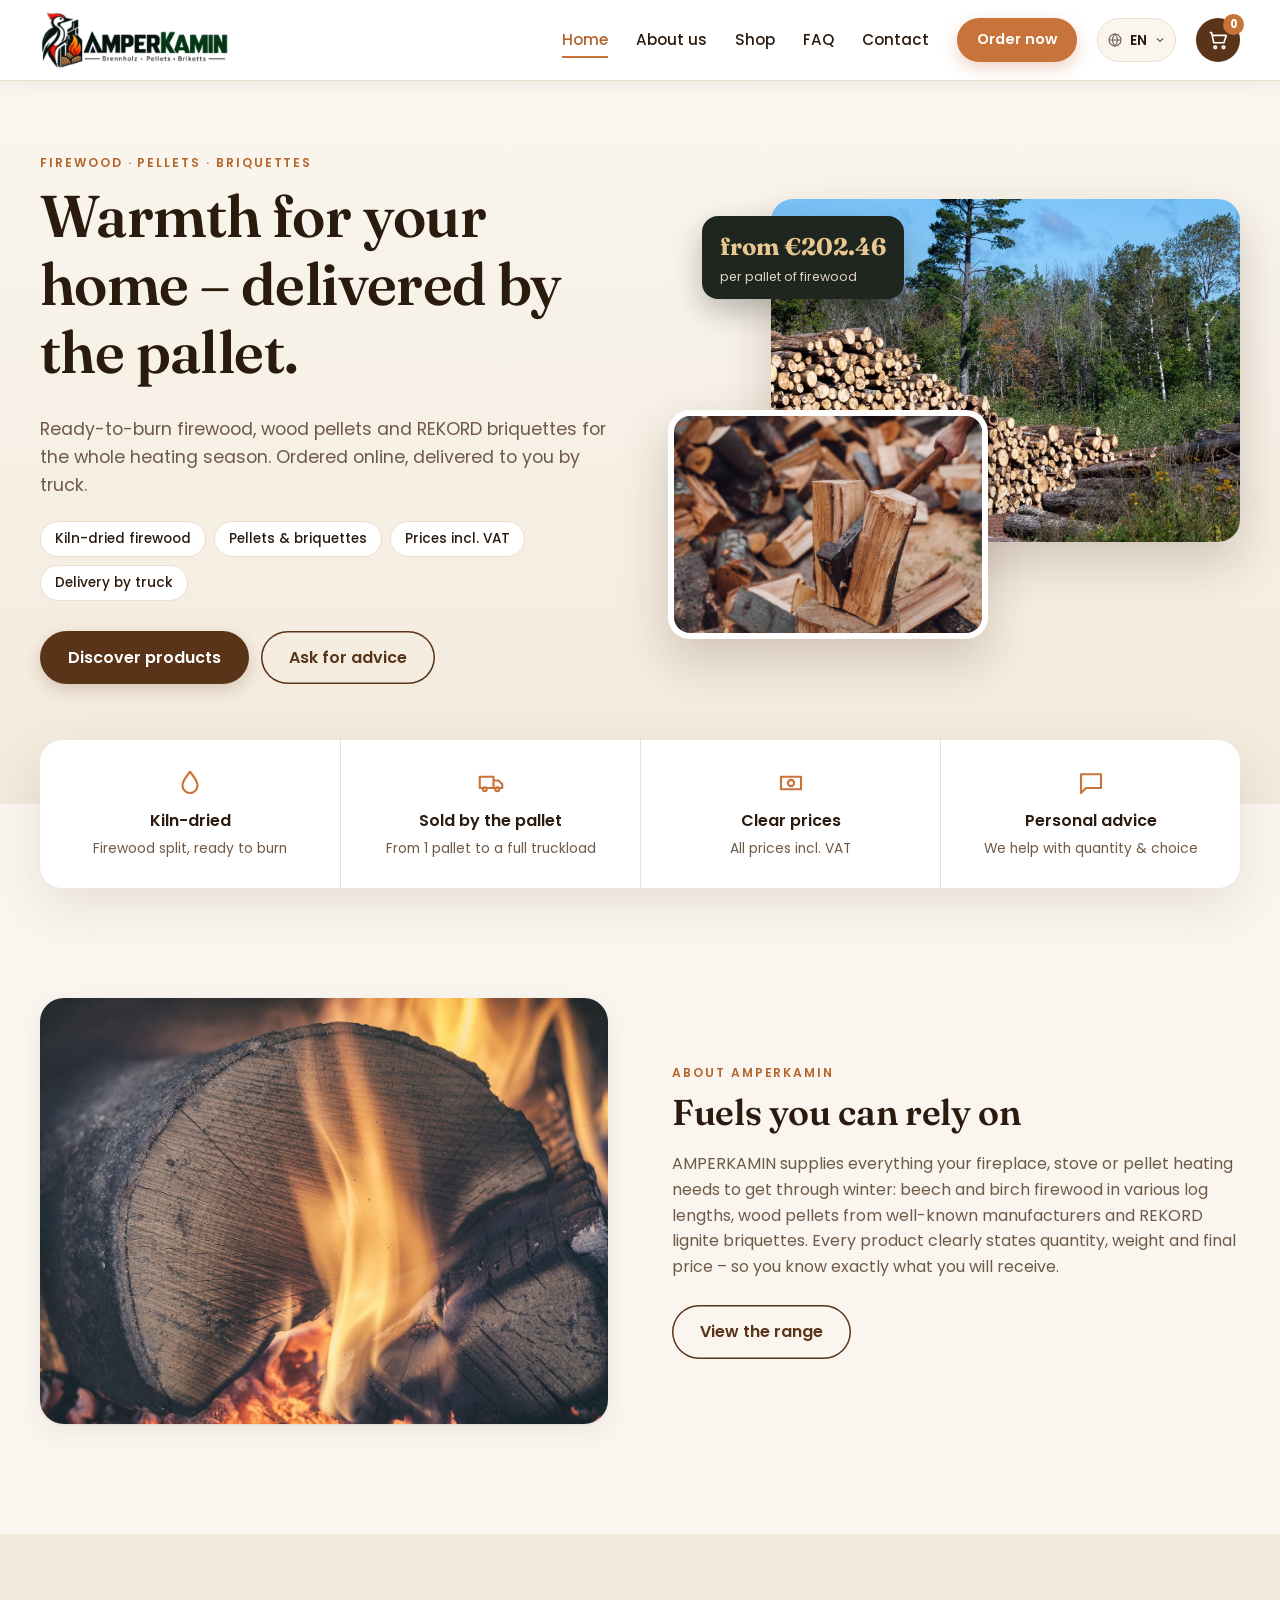
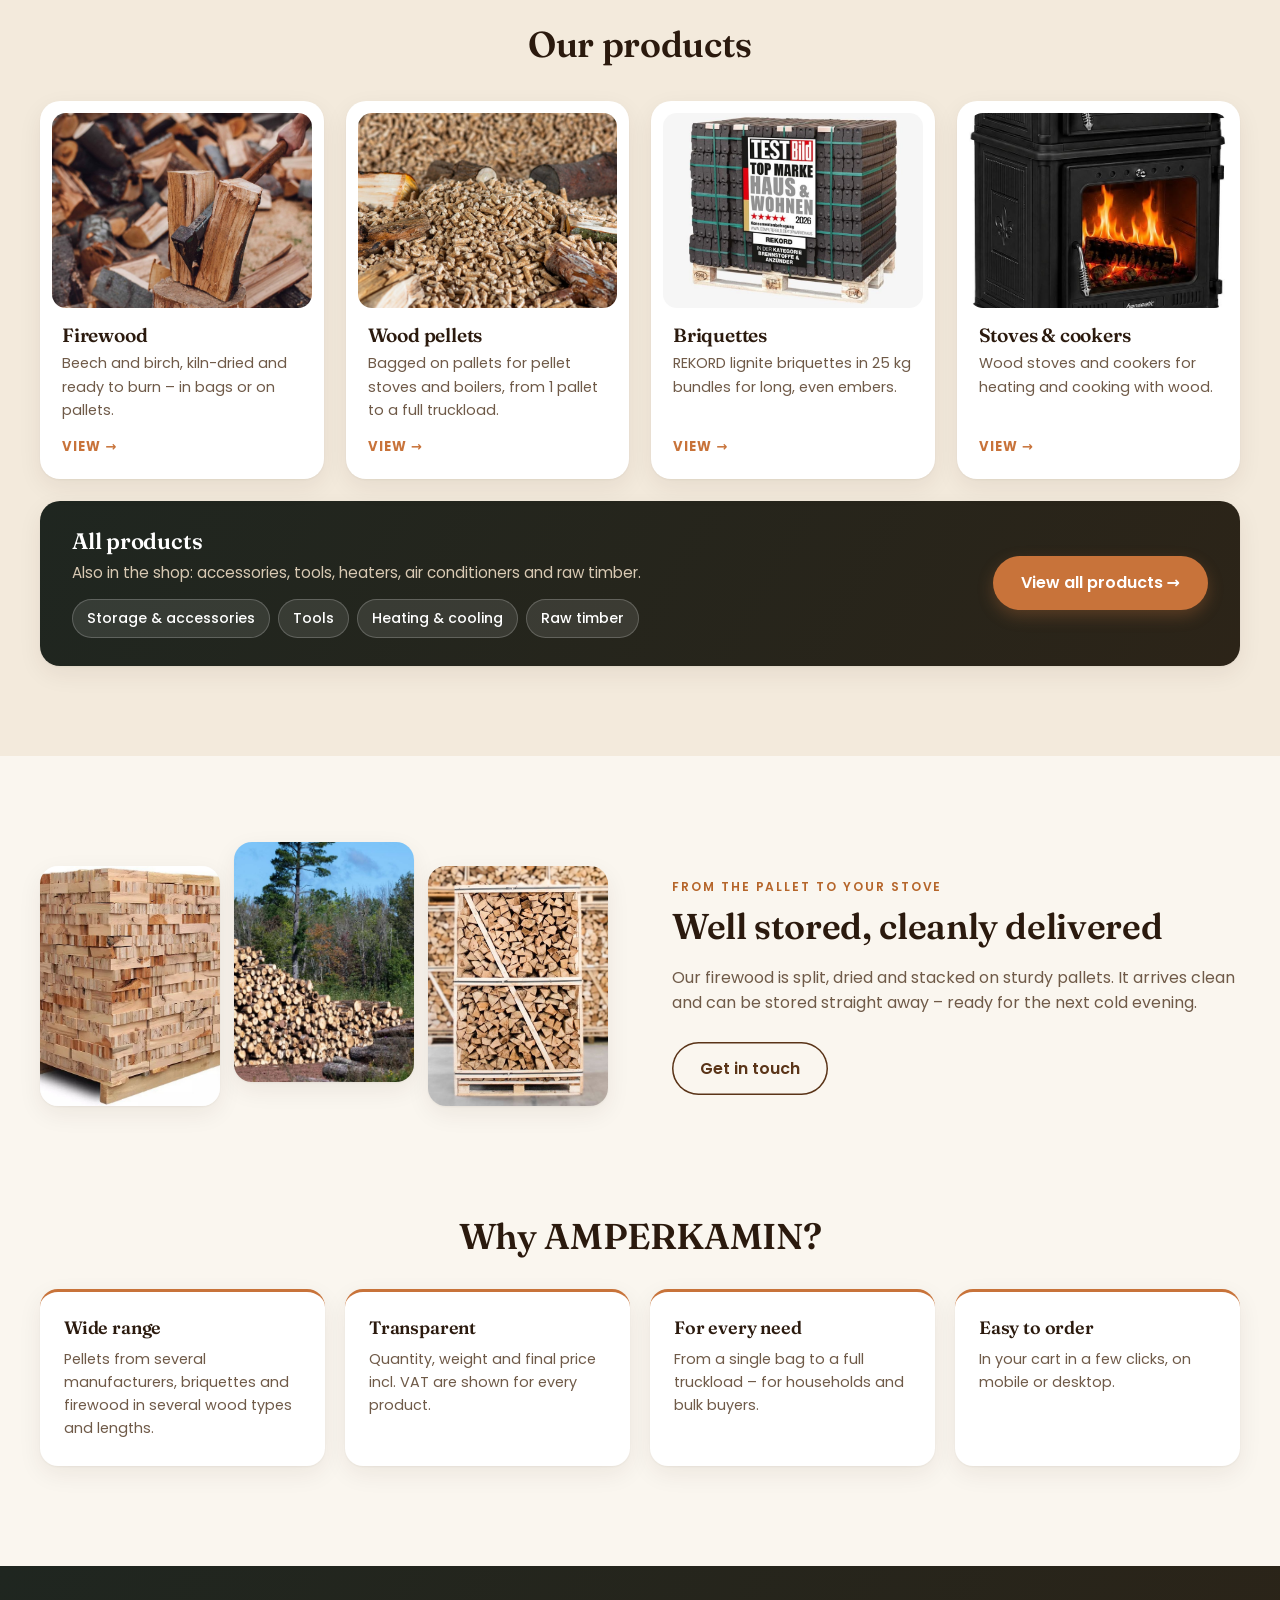
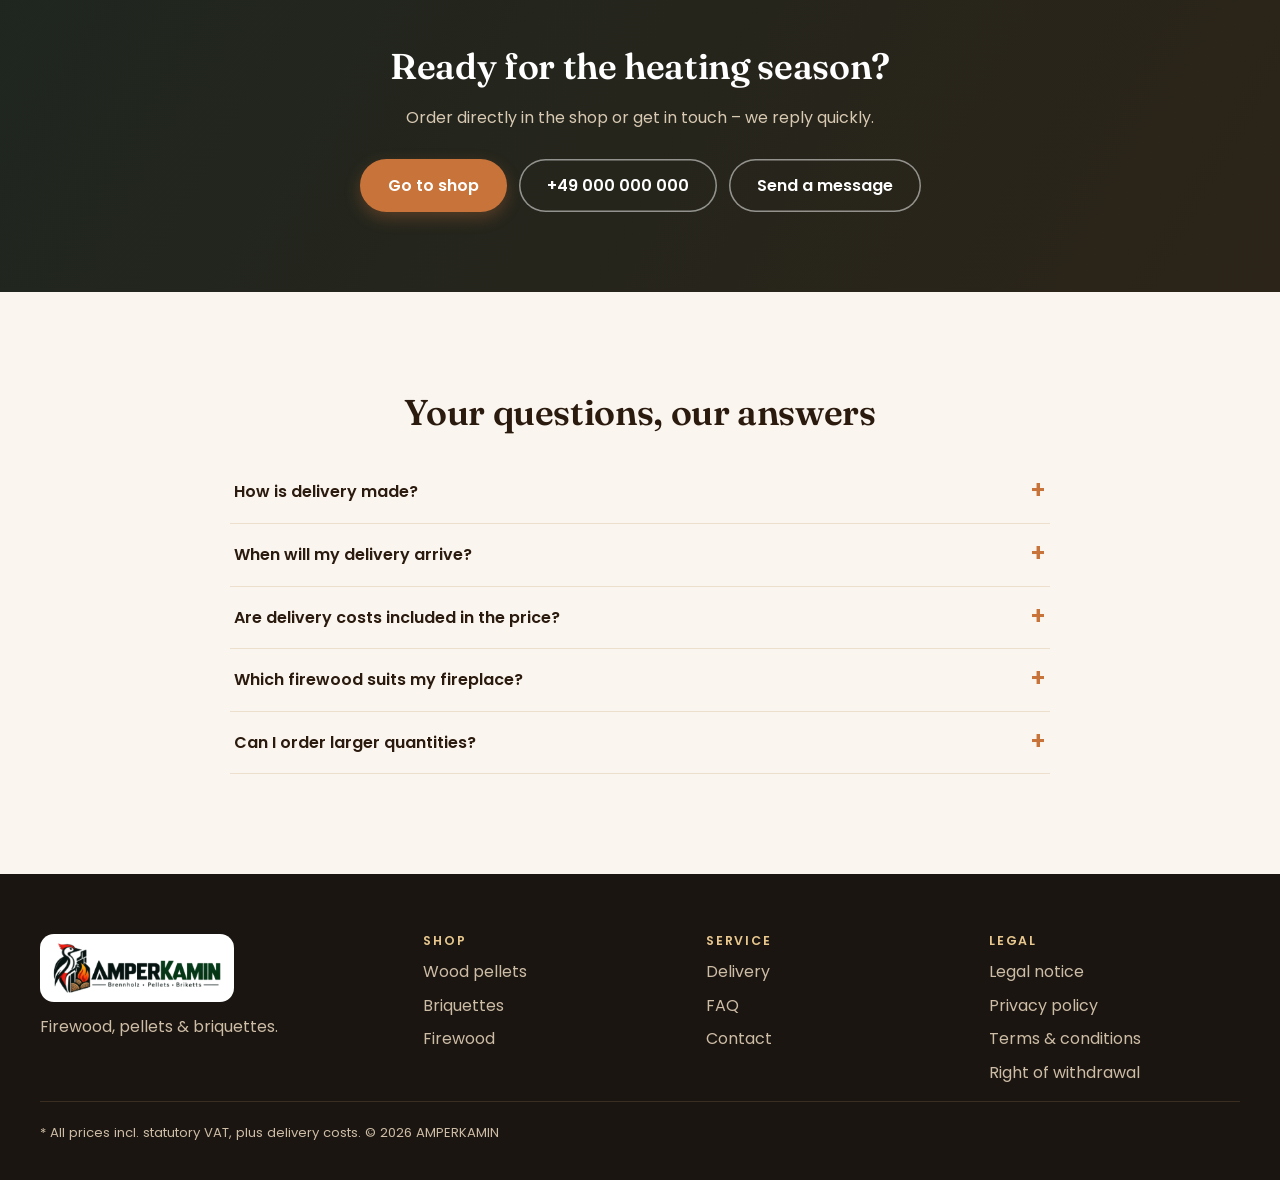
==== commit 87708449: "Kasse : paiement Stripe en ligne ou par virement avec devis PDF - Pays de livraison libre (champ ave" ====
--- a/index.html
+++ b/index.html
@@ -56,7 +56,7 @@
       <div class="hero__collage">
         <img class="hero__img1" src="assets/img/design/holzlager.jpg" alt="Gestapeltes Stammholz am Waldrand" width="1600" height="1067" fetchpriority="high">
         <img class="hero__img2" src="assets/img/design/holzspalten.jpg" alt="Brennholz wird mit der Axt gespalten" width="1600" height="1067">
-        <div class="hero__badge"><strong>ab 280 €</strong><span>pro Palette Pellets</span></div>
+        <div class="hero__badge"><strong>ab 202,46 €</strong><span>pro Palette Brennholz</span></div>
       </div>
     </div>
   </section>
--- a/assets/style.css
+++ b/assets/style.css
@@ -324,9 +324,22 @@
 .co__form legend{font-family:var(--serif);font-size:1.2rem;font-weight:600;margin-bottom:14px;padding:0}
 .co__form fieldset+fieldset{border-top:1px solid var(--line);padding-top:22px}
 .form__row--plz{grid-template-columns:140px 1fr}
-.paybox{display:flex;gap:14px;align-items:center;background:var(--bg);border:1.5px dashed var(--line);border-radius:14px;padding:16px}
-.paybox svg{width:28px;height:28px;fill:none;stroke:var(--muted);stroke-width:1.6;flex:none}
-.paybox p{margin:0;font-size:.9rem;color:var(--muted)}
+.form .payopt{display:flex;gap:12px;align-items:flex-start;background:#fff;border:1.5px solid var(--line);border-radius:14px;padding:16px;cursor:pointer;font-size:1rem;font-weight:400;transition:border-color .15s,background .15s}
+.form .payopt:has(input:checked){border-color:var(--orange);background:#fffaf4}
+.form .payopt input{width:20px;height:20px;flex:none;margin:2px 0 0;padding:0;accent-color:var(--orange)}
+.payopt__text{display:grid;gap:4px}
+.payopt__text b{color:var(--ink)}
+.payopt__text small{color:var(--muted);font-size:.88rem;line-height:1.45}
+.paylogos{display:flex;flex-wrap:wrap;gap:6px;margin-top:6px}
+.paylogos i{font-style:normal;font-size:.74rem;font-weight:600;color:var(--ink);background:var(--bg);border:1px solid var(--line);border-radius:6px;padding:2px 8px}
+.transfer-steps{text-align:left;background:#fff;border-radius:20px;box-shadow:var(--shadow);padding:22px 24px;margin-top:14px;width:100%}
+.transfer-steps h2{font-size:1.2rem;margin:0 0 8px}
+.transfer-steps ol{margin:10px 0 12px;padding-left:22px;display:grid;gap:6px}
+.transfer-steps .btn{margin-top:6px}
+.payembed{max-width:760px;margin:10px auto 40px;display:grid;gap:16px}
+.payembed h1{font-size:clamp(1.6rem,3vw,2.1rem);margin:0;text-align:center}
+.payembed #stripeCheckout{background:#fff;border-radius:20px;box-shadow:var(--shadow);padding:10px;min-height:200px}
+.payembed .link{justify-self:center}
 .co__submit{font-size:1.05rem;padding:17px 24px}
 .co__summary{position:sticky;top:96px;background:#fff;border-radius:24px;padding:26px;box-shadow:var(--shadow)}
 .co__summary h2{font-size:1.3rem}
@@ -379,8 +392,8 @@
 .drawer__list .drawer__empty{display:block;text-align:center;color:var(--muted);padding:48px 0;border:0}
 .drawer__foot{padding:20px 22px;border-top:1px solid var(--line);background:#fff}
 .sum{display:flex;justify-content:space-between;font-size:1.1rem}
-.toast{position:fixed;left:50%;bottom:24px;translate:-50% 160%;background:var(--forest);color:#fff;padding:12px 20px;border-radius:999px;font-size:.92rem;z-index:60;transition:translate .3s}
-.toast.show{translate:-50% 0}
+.toast{position:fixed;left:50%;bottom:24px;translate:-50% 160%;background:var(--forest);color:#fff;padding:12px 20px;border-radius:999px;font-size:.92rem;z-index:60;opacity:0;visibility:hidden;transition:translate .3s,opacity .3s,visibility .3s}
+.toast.show{translate:-50% 0;opacity:1;visibility:visible}
 
 /* Responsive */
 @media (max-width:1020px){
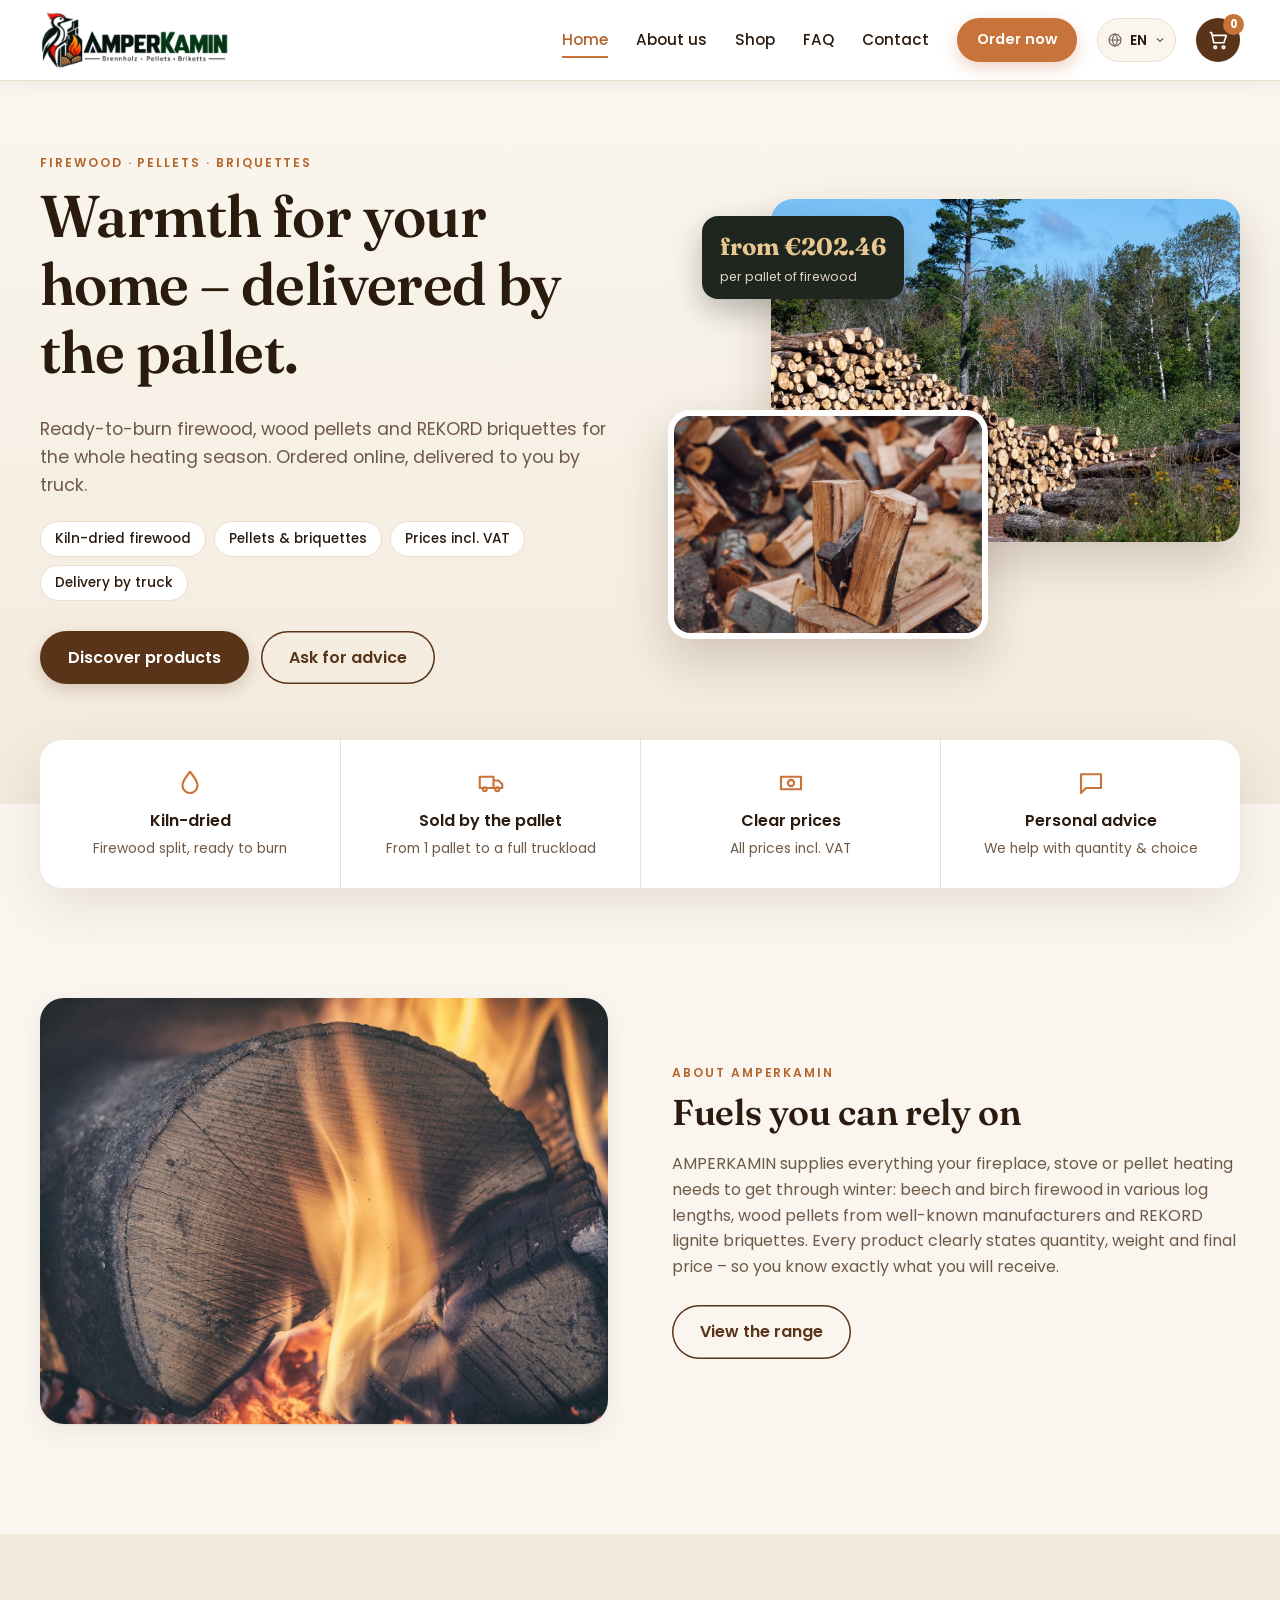
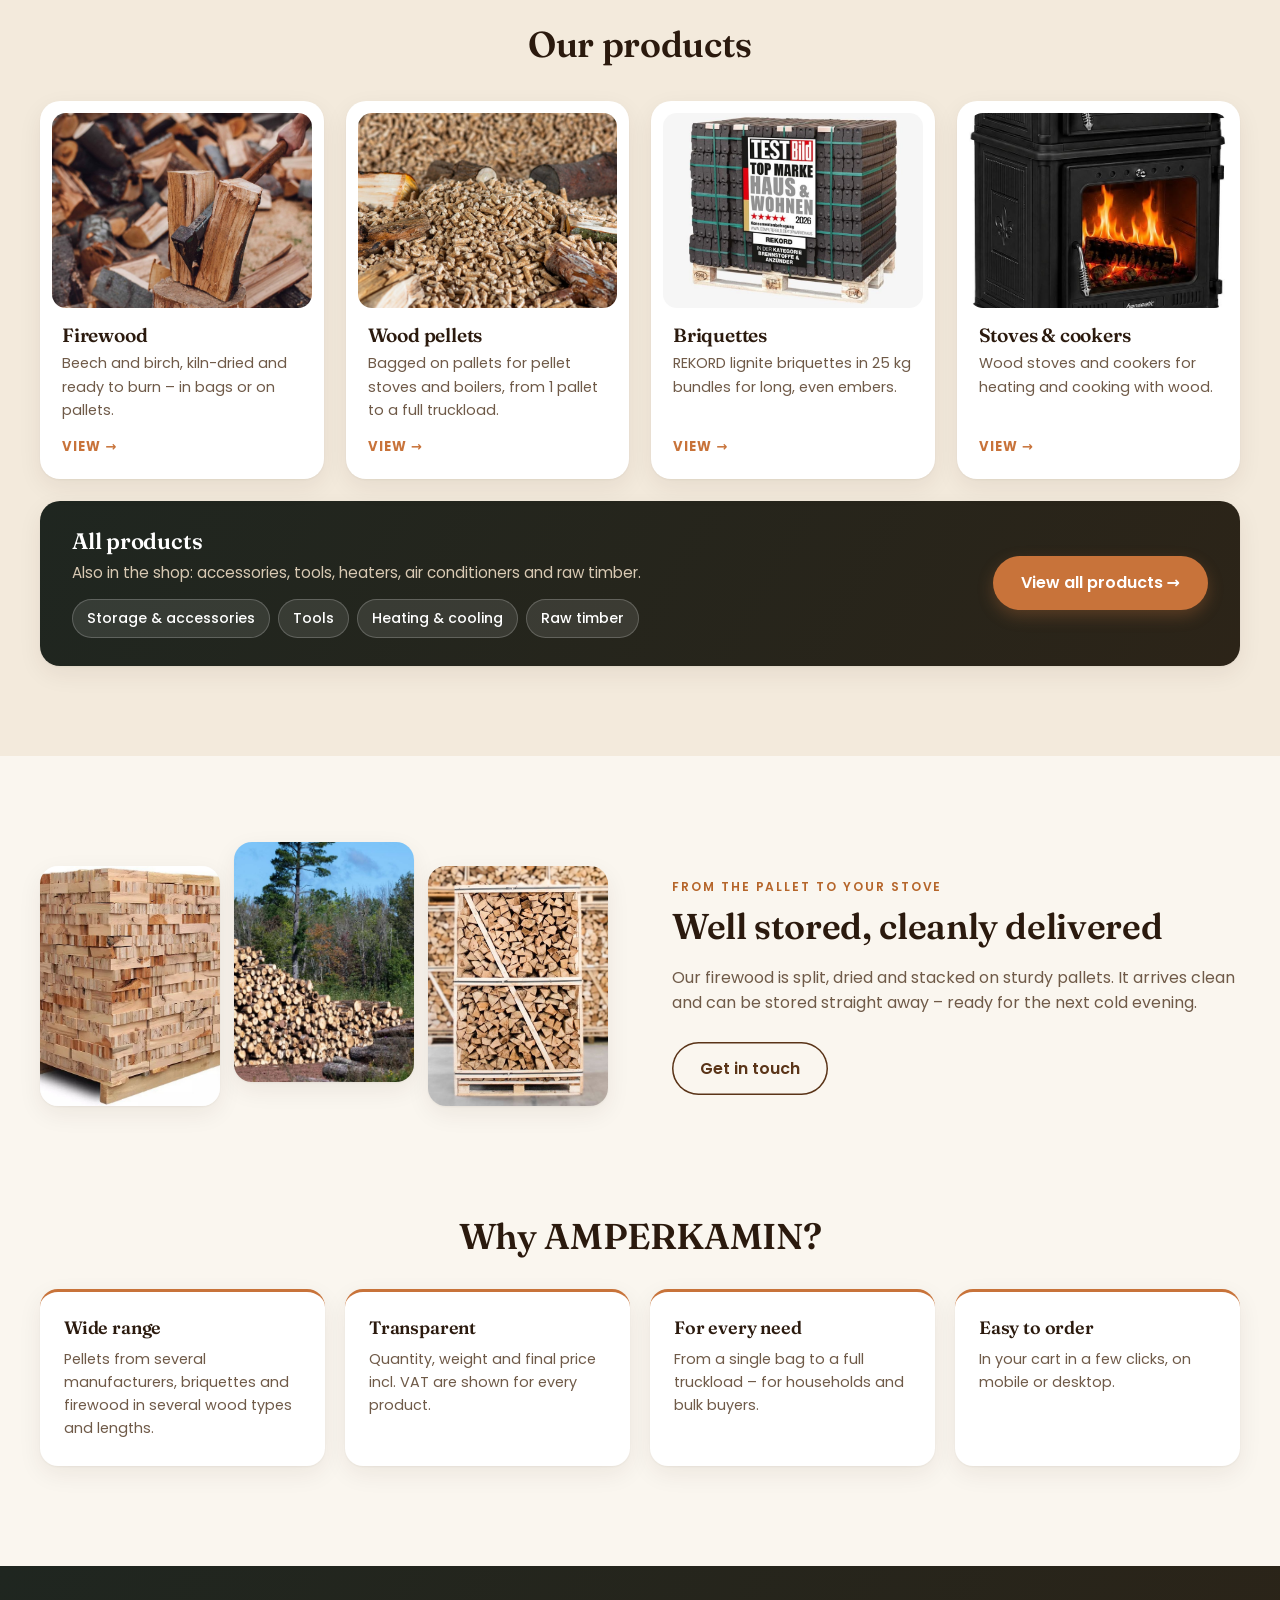
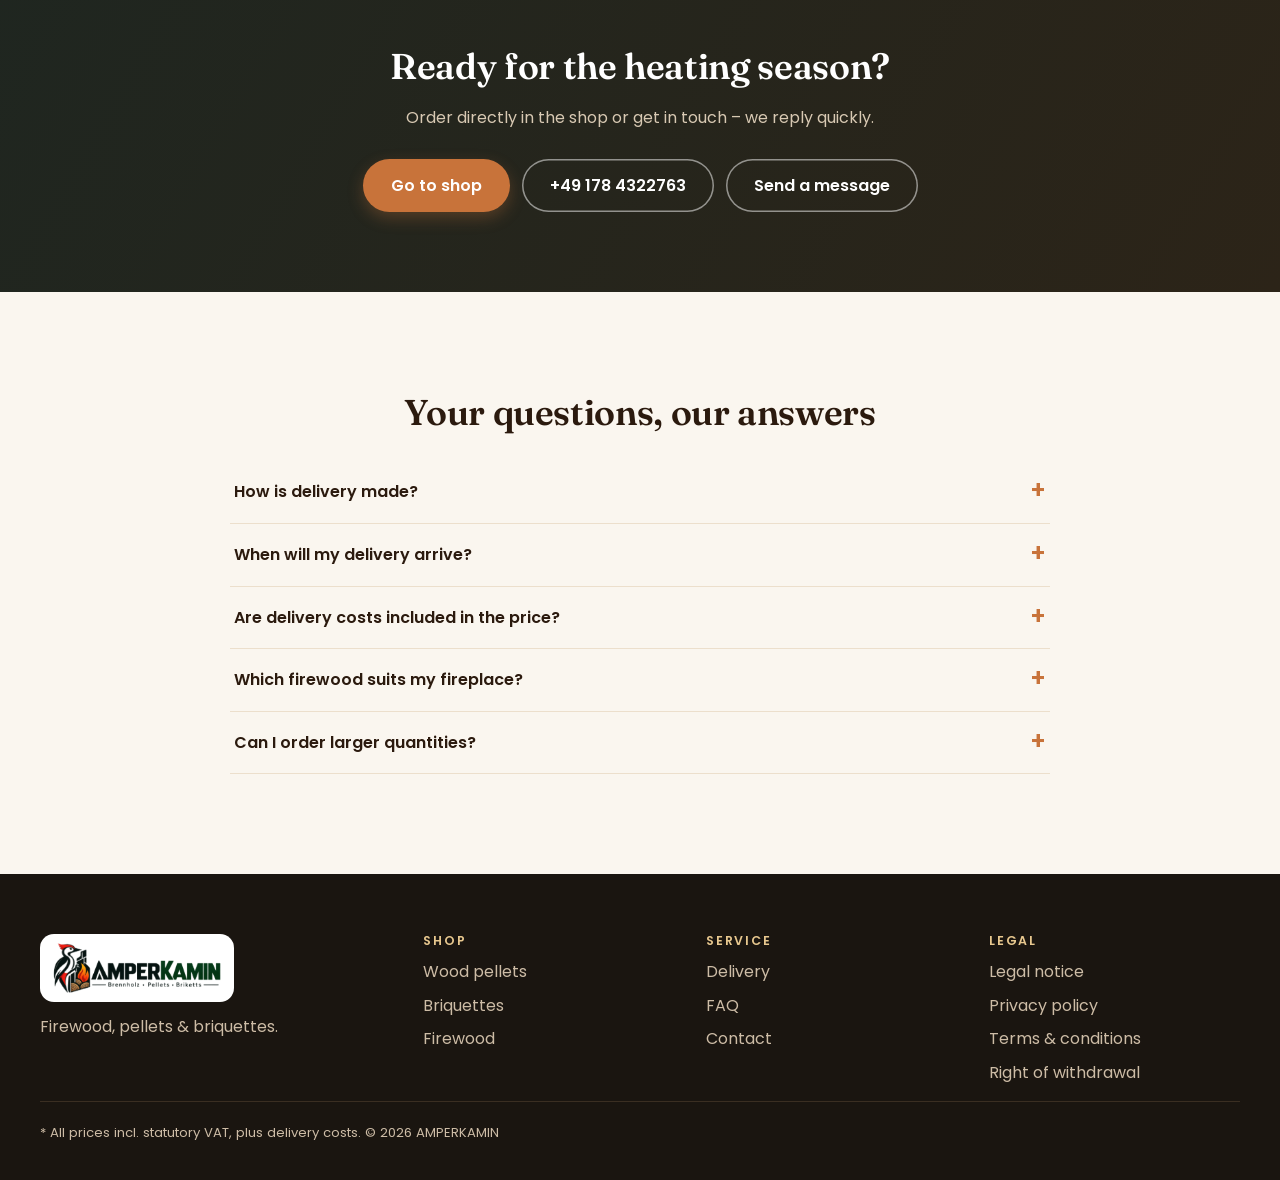
==== commit 980128f0: "Pages légales et coordonnées réelles d'Ampersand GmbH Les liens du pied de page (Impressum, Datensch" ====
--- a/index.html
+++ b/index.html
@@ -163,7 +163,7 @@
       <p>Bestellen Sie direkt im Shop oder sprechen Sie uns an – wir antworten schnell.</p>
       <div class="ctaband__btns">
         <a href="shop.html" class="btn btn--orange">Zum Shop</a>
-        <a href="tel:+490000000000" class="btn btn--outline-light">+49 000 000 000</a>
+        <a href="tel:+491784322763" class="btn btn--outline-light">+49 178 4322763</a>
         <a href="kontakt.html" class="btn btn--outline-light">Nachricht schreiben</a>
       </div>
     </div>
@@ -188,7 +188,7 @@
     </div>
     <div><h3>Shop</h3><a href="shop.html?cat=holzpellets">Holzpellets</a><a href="shop.html?cat=briketts">Briketts</a><a href="shop.html?cat=kaminholz">Kaminholz</a></div>
     <div><h3>Service</h3><a href="#faq">Lieferung</a><a href="#faq">Häufige Fragen</a><a href="kontakt.html">Kontakt</a></div>
-    <div><h3>Rechtliches</h3><a href="https://holzpellets.amperkamin.com/impressum/">Impressum</a><a href="#">Datenschutz</a><a href="#">AGB</a><a href="#">Widerrufsbelehrung</a></div>
+    <div><h3>Rechtliches</h3><a href="impressum.html">Impressum</a><a href="datenschutz.html">Datenschutz</a><a href="agb.html">AGB</a><a href="widerruf.html">Widerrufsbelehrung</a></div>
   </div>
   <p class="wrap footer__legal">* Alle Preise inkl. gesetzl. MwSt., zzgl. Lieferkosten. © 2026 AMPERKAMIN</p>
 </footer>
--- a/assets/style.css
+++ b/assets/style.css
@@ -235,6 +235,16 @@
 .widepic{width:100%;aspect-ratio:21/8;object-fit:cover;border-radius:26px;margin-top:-44px;box-shadow:0 20px 50px rgba(60,30,10,.18)}
 .prose{max-width:780px;margin:90px auto}
 .prose p:not(.eyebrow){color:var(--muted);font-size:1.05rem}
+.legal{margin:56px auto 90px}
+.legal h2{font-size:1.3rem;margin:34px 0 10px}
+.legal p:not(.eyebrow),.legal li{font-size:.98rem;line-height:1.7;color:var(--muted)}
+.legal ul{padding-left:20px;display:grid;gap:8px}
+.legal strong{color:var(--ink)}
+.legal__note{background:var(--bg-2);border-radius:12px;padding:12px 16px;color:var(--ink)!important}
+html[lang="de"] .legal__note{display:none}
+.legal__form{background:#fff;border:1.5px solid var(--line);border-radius:16px;padding:20px 22px;margin-top:12px}
+.legal__form p{margin:8px 0}
+.legal__form .legal__line{border-bottom:1px dotted var(--muted);height:22px;margin:0 0 14px}
 .narrow{max-width:60ch;margin-inline:auto}
 .ph{background:#fff4d6;outline:1px dashed #d9a441;border-radius:6px;padding:0 4px}
 .method{list-style:none;padding:0;margin:40px 0 0;display:grid;grid-template-columns:repeat(4,1fr);gap:20px}
